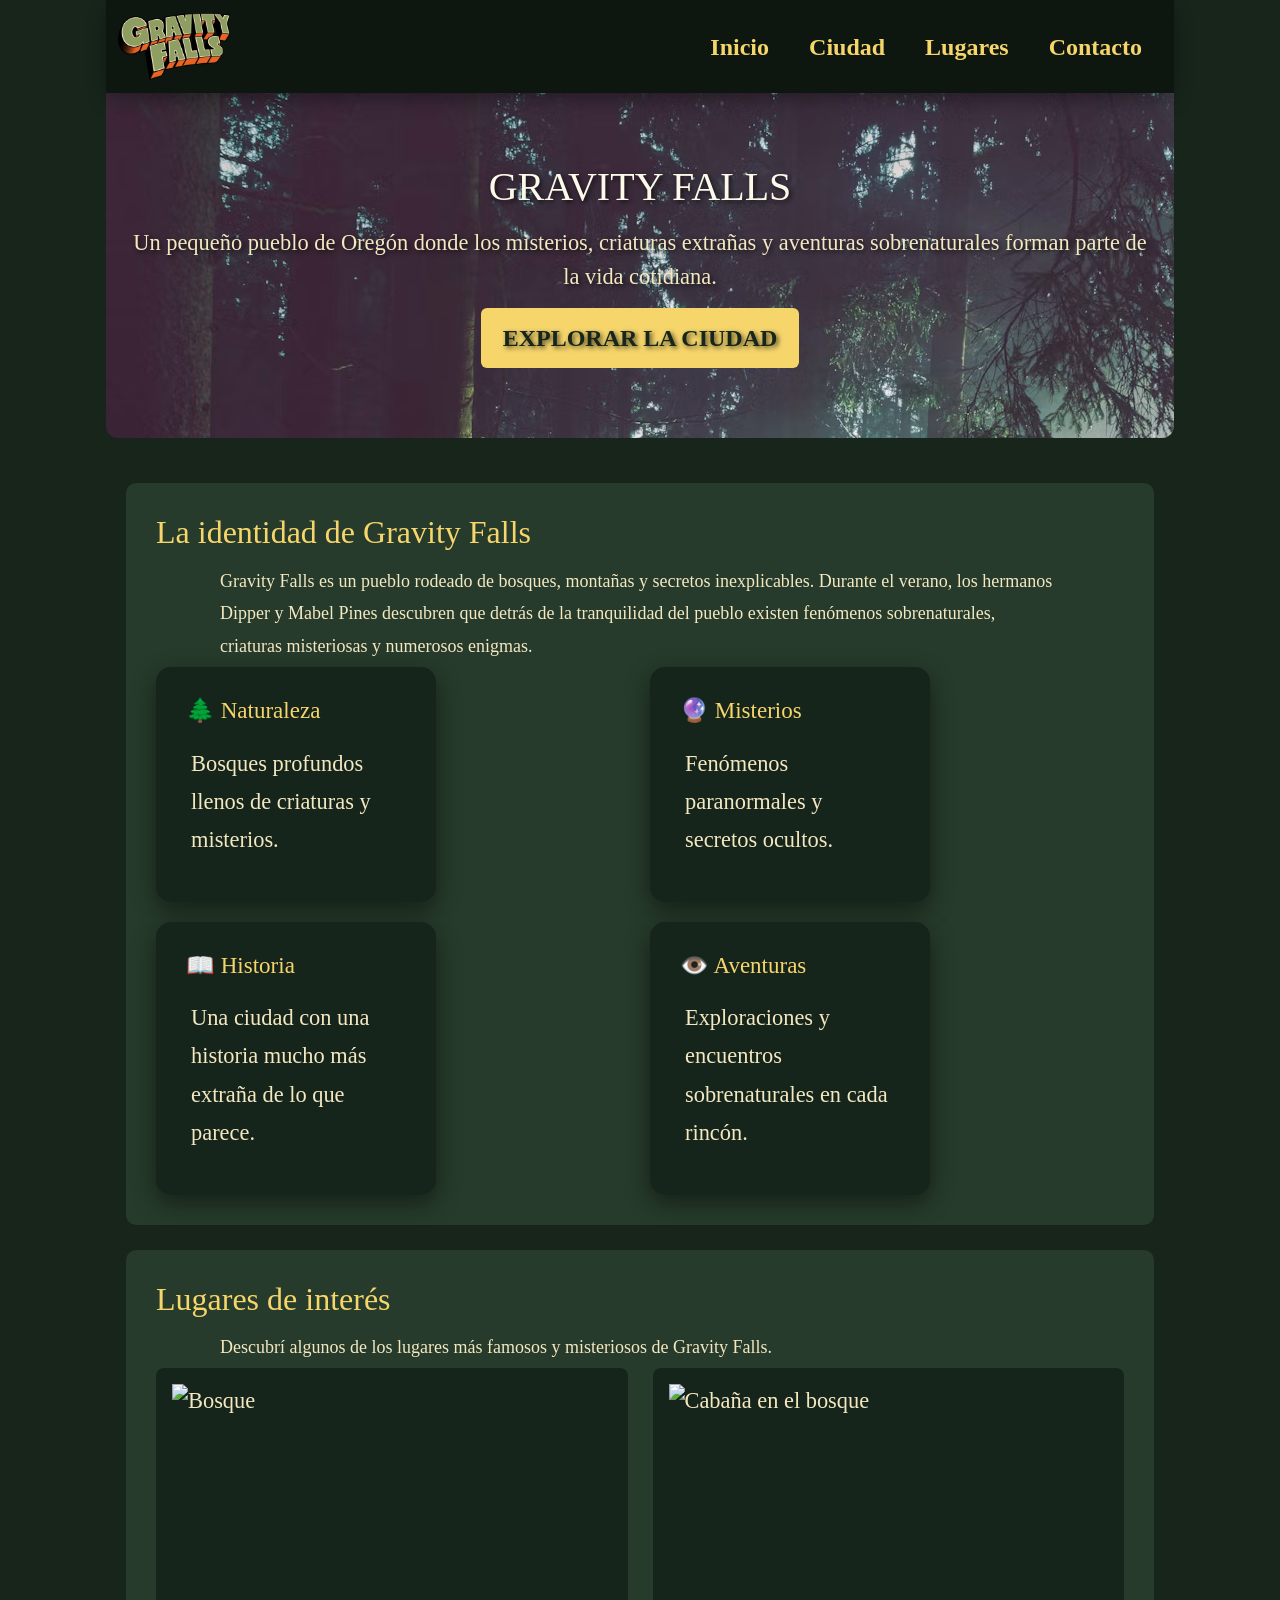
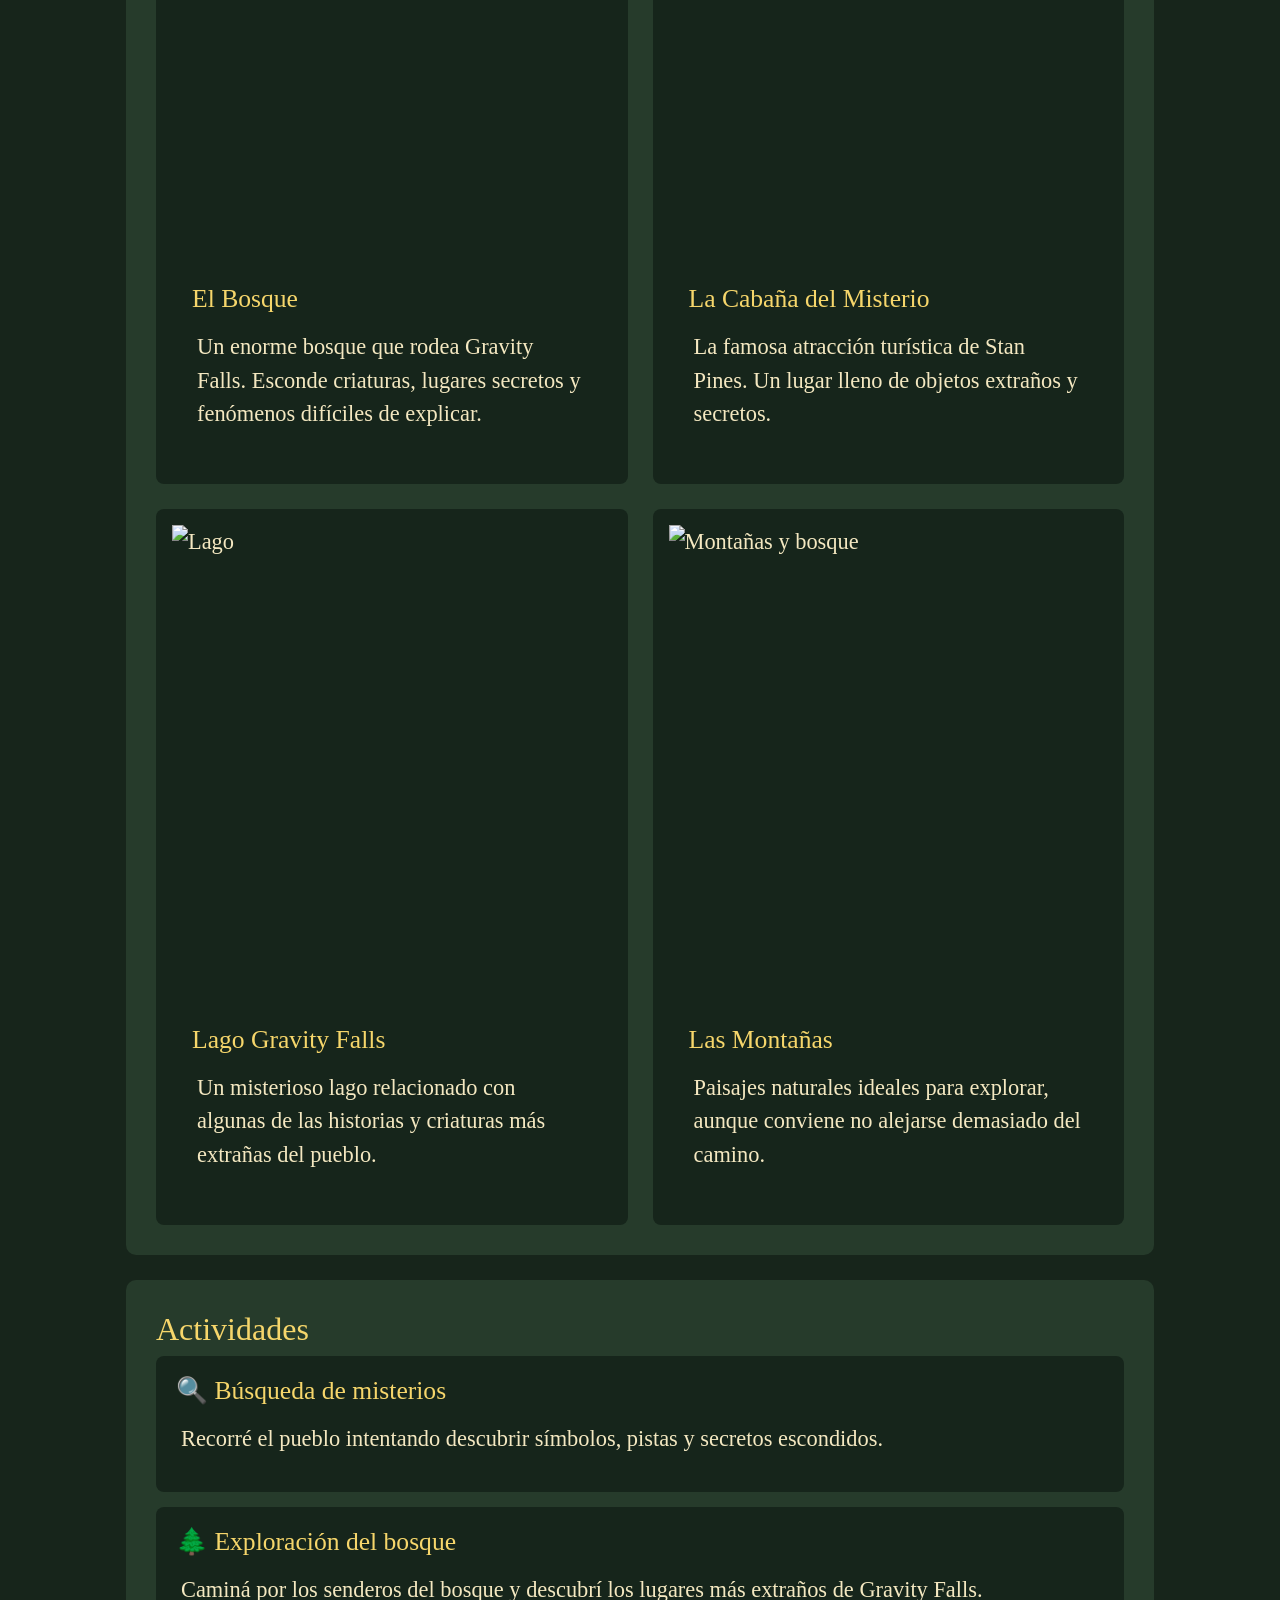
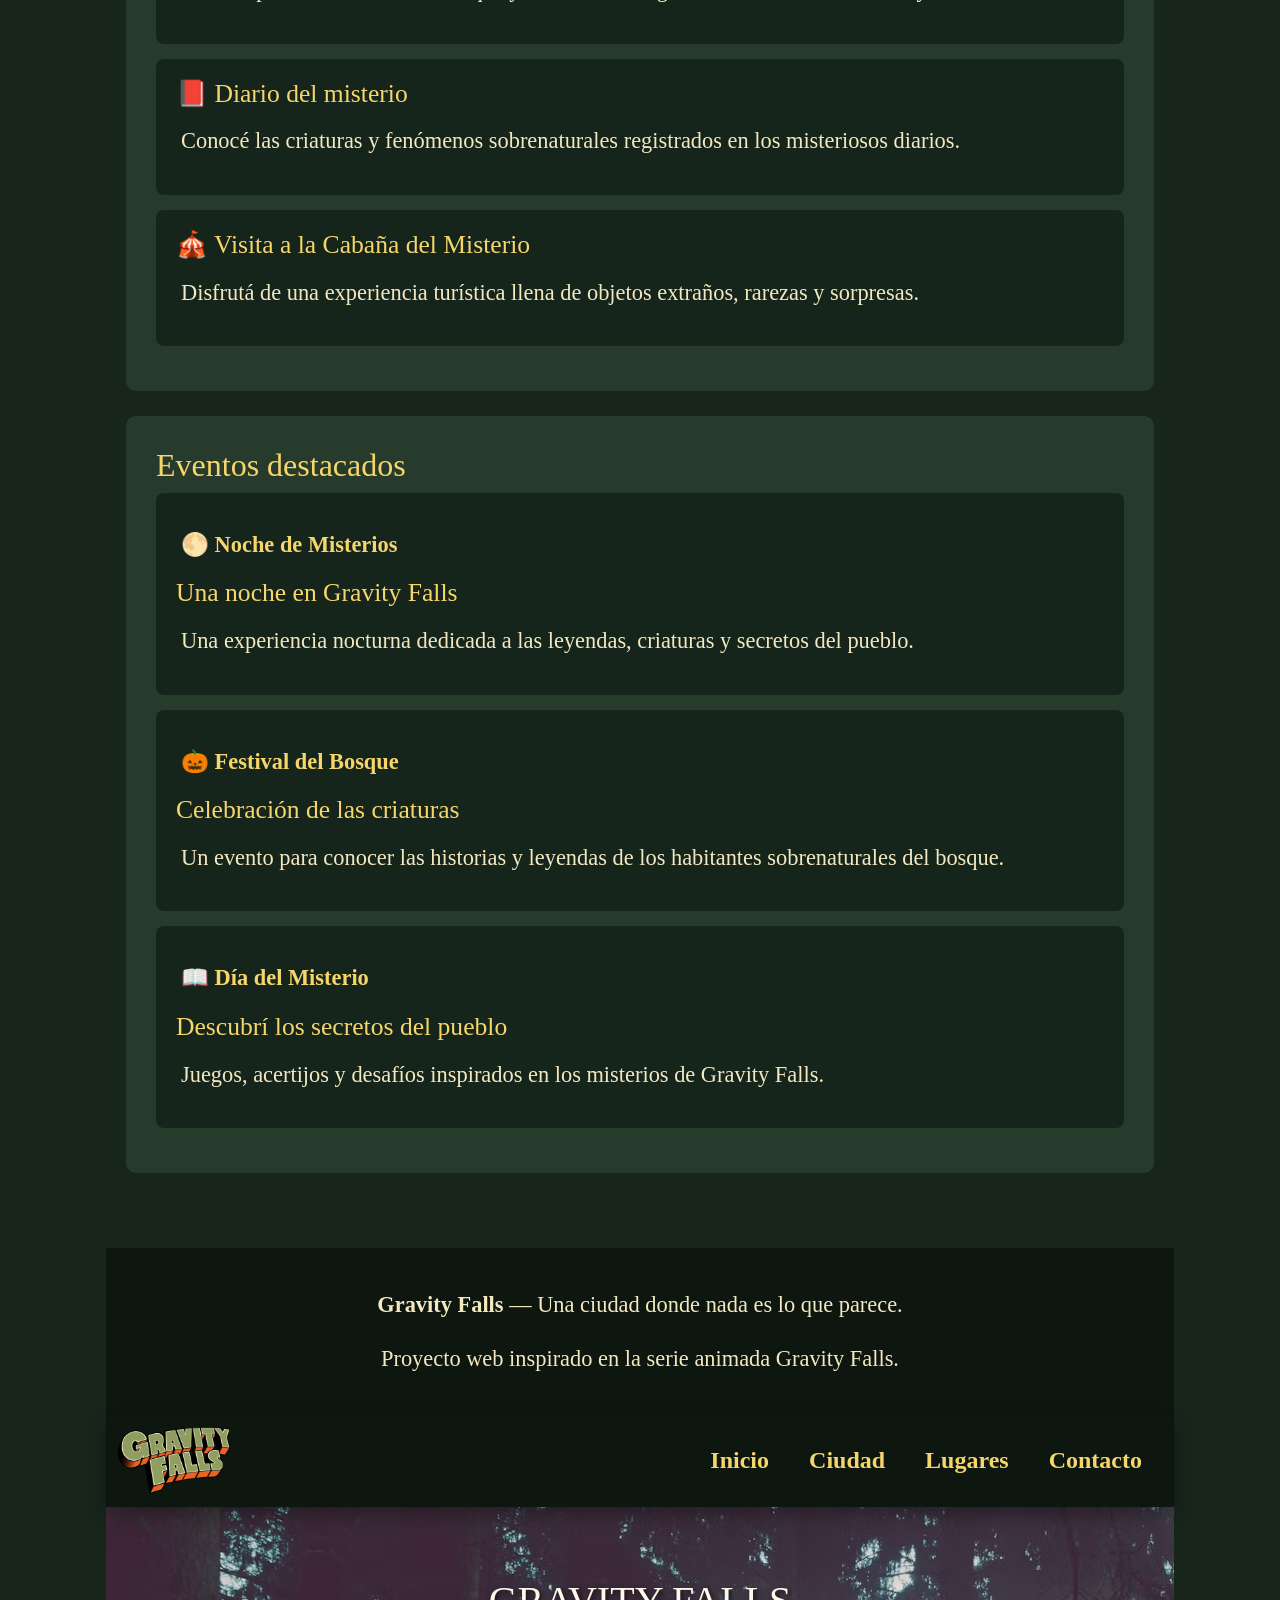
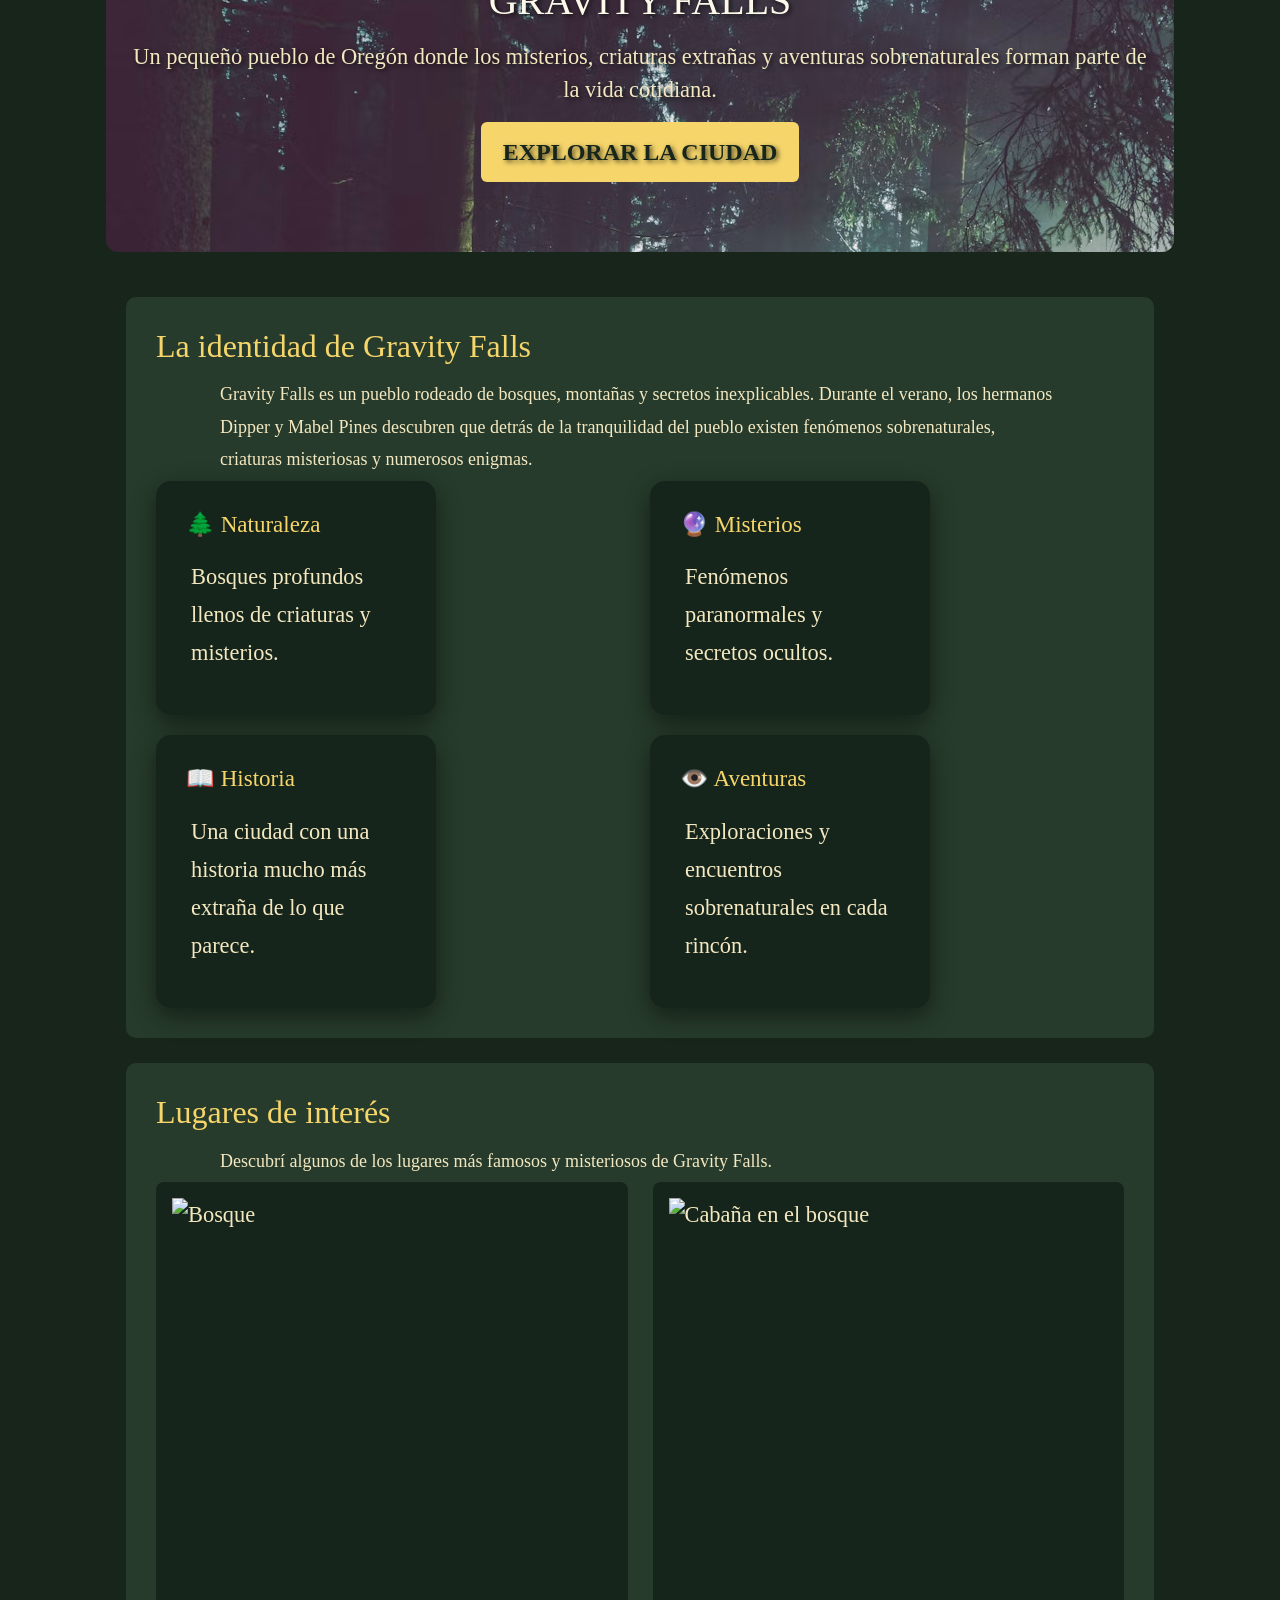
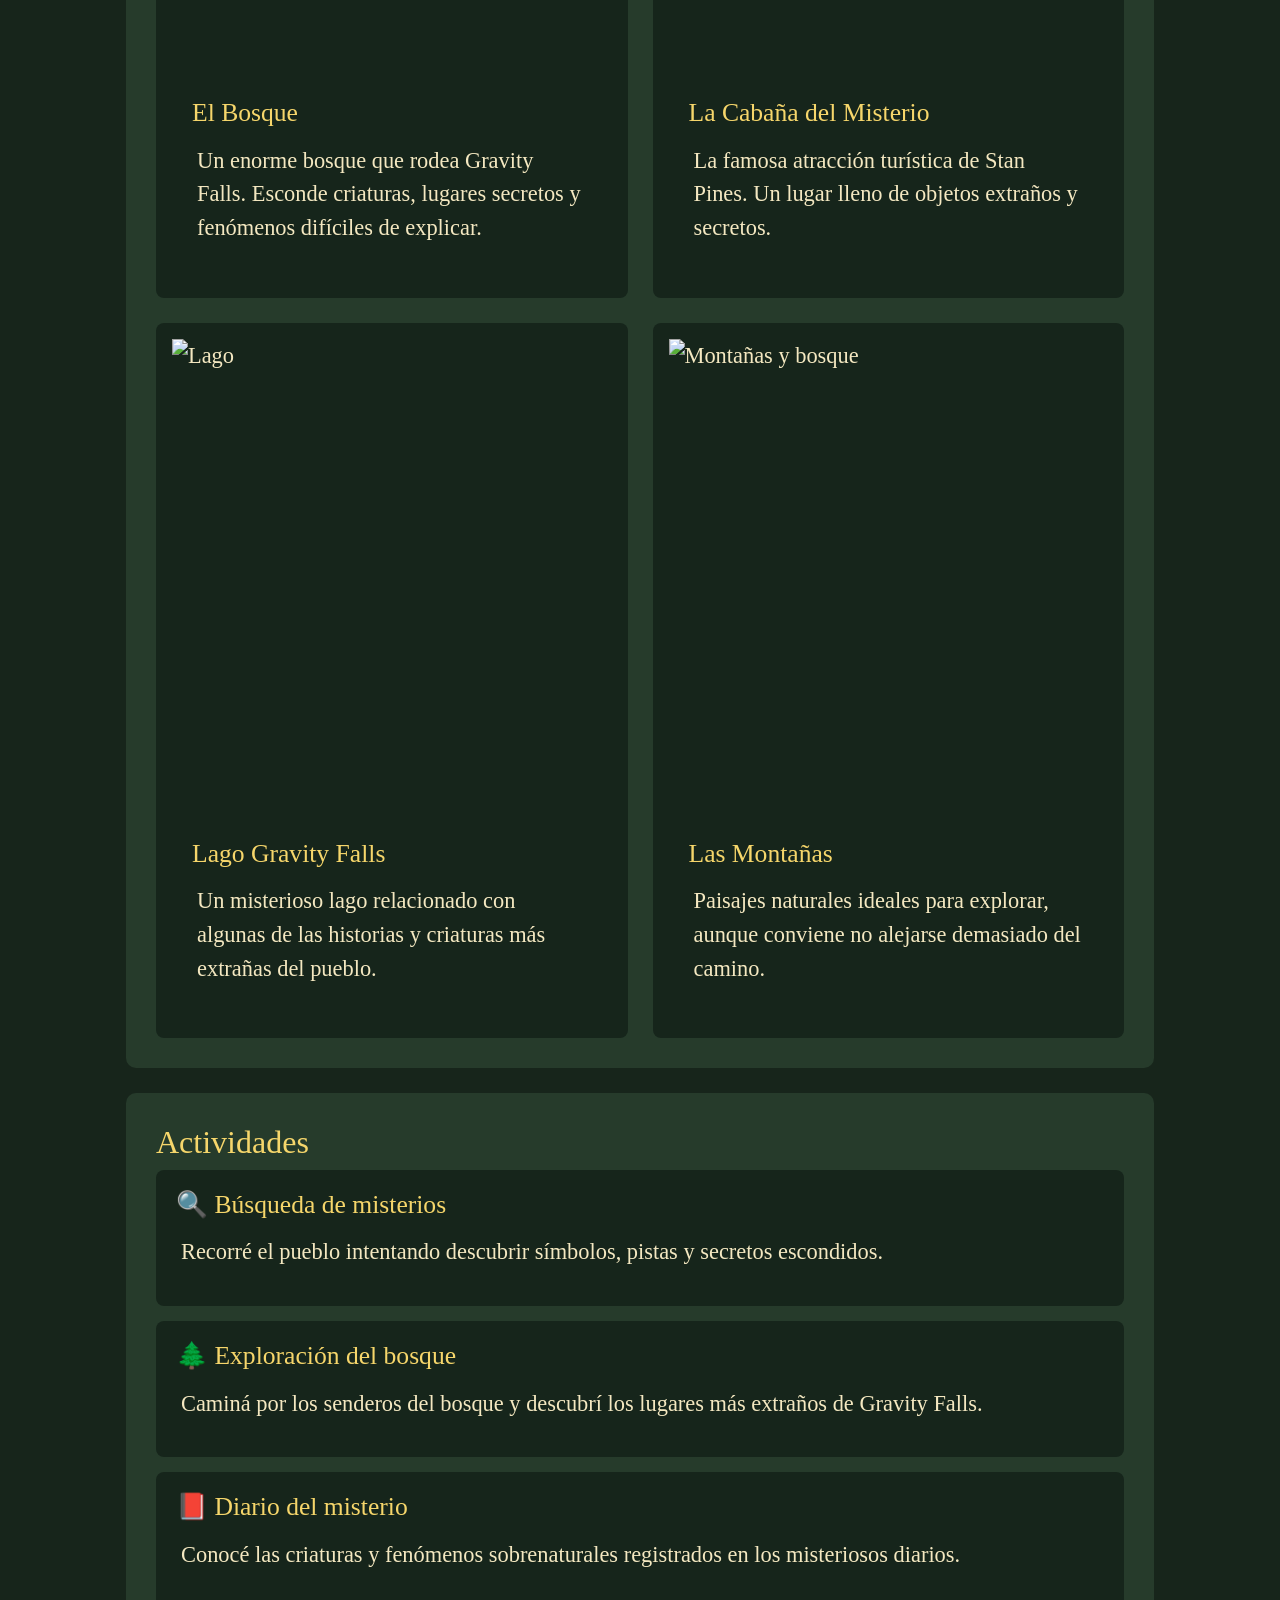
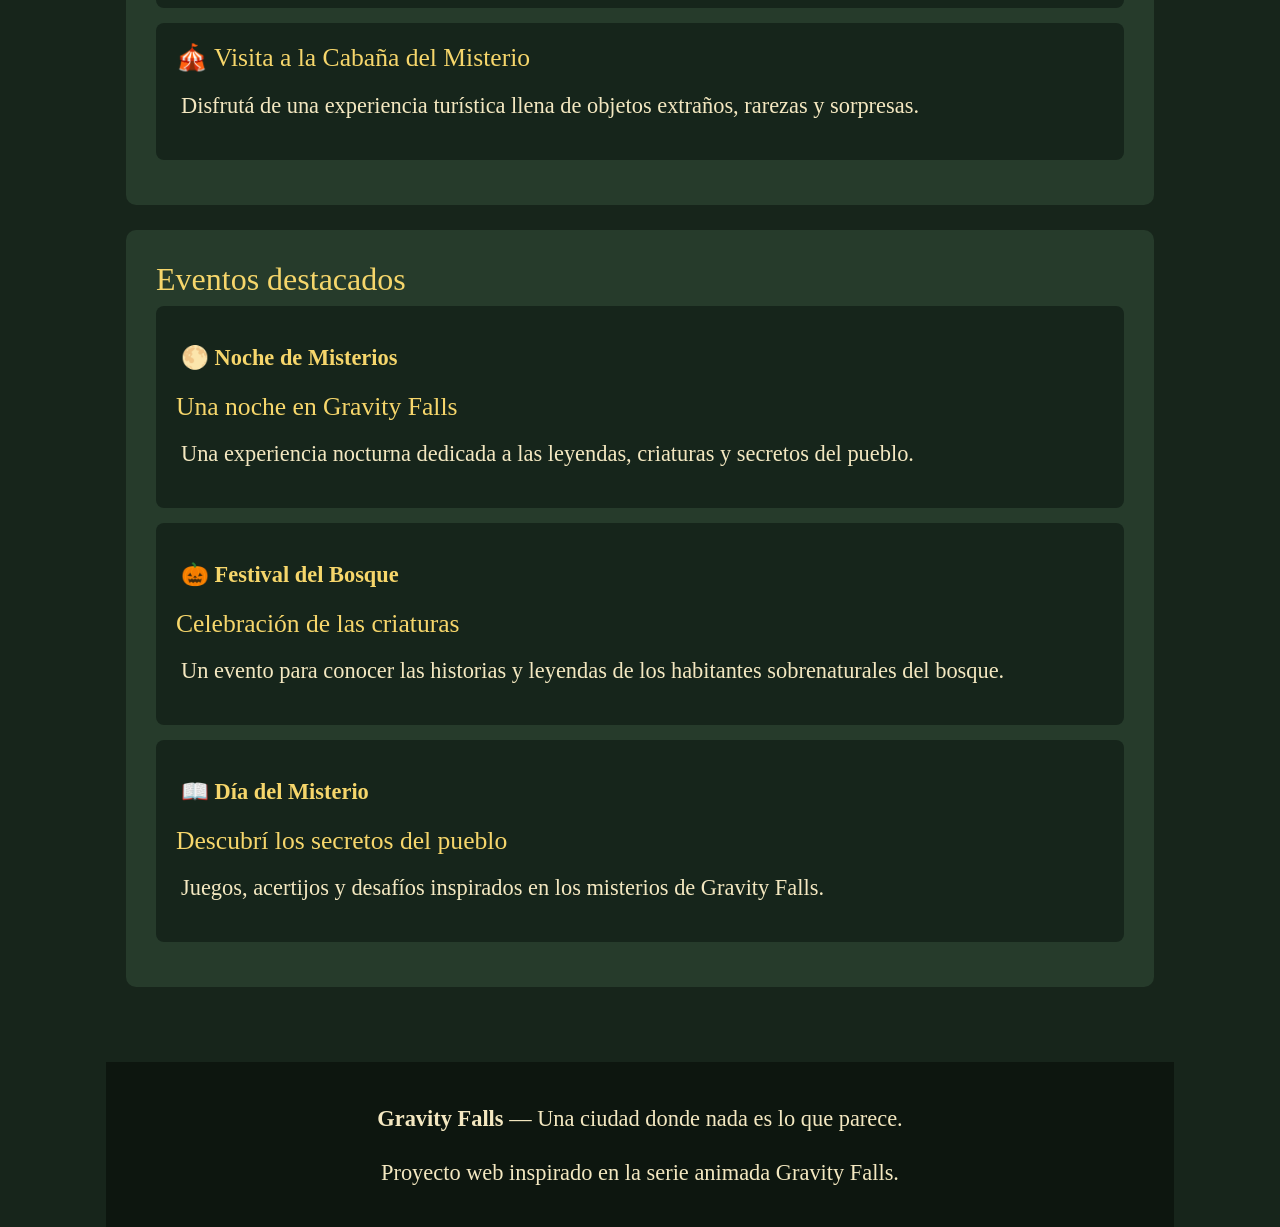
==== index.html @ c195e5a4 "coloque bien el script" ====
<!DOCTYPE html>
<html lang="es">
<head>
    <meta charset="UTF-8">
    <meta name="viewport" content="width=device-width, initial-scale=1.0">
    <title>Gravity Falls - Guía de la ciudad</title>

    <!-- Fuente de Google Fonts -->
    <link rel="preconnect" href="https://fonts.googleapis.com">
    <link rel="preconnect" href="https://fonts.gstatic.com" crossorigin>
    <link href="https://fonts.googleapis.com/css2?family=Roboto+Slab:wght@400;700&display=swap" rel="stylesheet">

    <!-- Bootstrap CSS -->
    <link href="https://cdn.jsdelivr.net/npm/bootstrap@5.3.3/dist/css/bootstrap.min.css" rel="stylesheet">

    <!-- CSS propio -->
    <link rel="stylesheet" href="css/estilos.css">
</head>
<body>

<header>
    <nav class="navbar navbar-expand-lg navbar-dark">
        <div class="container-fluid">
        
        <!-- logo -->
        <a class="navbar-brand" href="index.html">
            <img src="img/Gravity_Falls_logo.svg.webp" class="logo" alt="Logo Gravity Falls" title="Gravity Falls">
        </a>

        <!-- Botón hamburguesa -->
        <button class="navbar-toggler" type="button" data-bs-toggle="collapse" data-bs-target="#menuGravity" aria-controls="menuGravity" aria-expanded="false" aria-label="Abrir menú">
            <span class="navbar-toggler-icon"></span>
        </button>

        <!-- Contenedor colapsable-->
        <div class="collapse navbar-collapse" id="menuGravity">
            <div class="navbar-nav ms-auto">
            <a href="index.html" class="nav-item nav-link linkNav">Inicio</a>
            <a href="ciudad.html" class="nav-item nav-link linkNav">Ciudad</a>
            <a href="lugares.html" class="nav-item nav-link linkNav">Lugares</a>
            <a href="contacto.html" class="nav-item nav-link linkNav">Contacto</a>
            </div>
        </div>

        </div>
    </nav>
    </header>
    
    <!-- INICIO -->
    <div id="inicio">
        <h1>GRAVITY FALLS</h1>
        <p>
            Un pequeño pueblo de Oregón donde los misterios,
            criaturas extrañas y aventuras sobrenaturales
            forman parte de la vida cotidiana.
        </p>

        <a href="#lugares" class="boton">EXPLORAR LA CIUDAD</a>
    </div>

    <main>

    <!-- IDENTIDAD -->
    <section class="identidad" id="identidad">
        <h2>La identidad de Gravity Falls</h2>

        <p class="intro">
            Gravity Falls es un pueblo rodeado de bosques, montañas y
            secretos inexplicables. Durante el verano, los hermanos
            Dipper y Mabel Pines descubren que detrás de la tranquilidad
            del pueblo existen fenómenos sobrenaturales, criaturas
            misteriosas y numerosos enigmas.
        </p>

        <div class="datos">

            <div class="dato">
                <h3>🌲 Naturaleza</h3>
                <p>Bosques profundos llenos de criaturas y misterios.</p>
            </div>

            <div class="dato">
                <h3>🔮 Misterios</h3>
                <p>Fenómenos paranormales y secretos ocultos.</p>
            </div>

            <div class="dato">
                <h3>📖 Historia</h3>
                <p>Una ciudad con una historia mucho más extraña de lo que parece.</p>
            </div>

            <div class="dato">
                <h3>👁️ Aventuras</h3>
                <p>Exploraciones y encuentros sobrenaturales en cada rincón.</p>
            </div>

        </div>

    </section>

    <!-- LUGARES -->
    <section class="lugares" id="lugares">

        <h2>Lugares de interés</h2>

        <p class="intro">
            Descubrí algunos de los lugares más famosos y misteriosos
            de Gravity Falls.
        </p>

        <div class="tarjetas">

            <div class="tarjeta">
                <img src="https://wallpapers.com/images/hd/return-of-cipher-gravity-falls-xyrgq38bbta4axmk.jpg"
                     alt="Bosque">
                <div class="contenido">
                    <h3>El Bosque</h3>
                    <p>
                        Un enorme bosque que rodea Gravity Falls.
                        Esconde criaturas, lugares secretos y fenómenos
                        difíciles de explicar.
                    </p>
                </div>
            </div>

            <div class="tarjeta">
                <img src="https://vignette.wikia.nocookie.net/gravityfalls/images/c/cc/MysteryShack_MAINREF.jpg/revision/latest?cb=20131108010316&path-prefix=es"
                     alt="Cabaña en el bosque">
                <div class="contenido">
                    <h3>La Cabaña del Misterio</h3>
                    <p>
                        La famosa atracción turística de Stan Pines.
                        Un lugar lleno de objetos extraños y secretos.
                    </p>
                </div>
            </div>

            <div class="tarjeta">
                <img src="https://i.pinimg.com/originals/e3/f4/0a/e3f40acff65049eb61f365854c5be317.png"
                     alt="Lago">
                <div class="contenido">
                    <h3>Lago Gravity Falls</h3>
                    <p>
                        Un misterioso lago relacionado con algunas de
                        las historias y criaturas más extrañas del pueblo.
                    </p>
                </div>
            </div>

            <div class="tarjeta">
                <img src="https://i.pinimg.com/originals/37/6f/69/376f69dcde870a210cfc317b7a0929eb.png"
                     alt="Montañas y bosque">
                <div class="contenido">
                    <h3>Las Montañas</h3>
                    <p>
                        Paisajes naturales ideales para explorar,
                        aunque conviene no alejarse demasiado del camino.
                    </p>
                </div>
            </div>

        </div>

    </section>

    <!-- ACTIVIDADES -->
    <section class="actividades" id="actividades">

        <h2>Actividades</h2>

        <div class="actividad">
            <h3>🔍 Búsqueda de misterios</h3>
            <p>
                Recorré el pueblo intentando descubrir símbolos,
                pistas y secretos escondidos.
            </p>
        </div>

        <div class="actividad">
            <h3>🌲 Exploración del bosque</h3>
            <p>
                Caminá por los senderos del bosque y descubrí los
                lugares más extraños de Gravity Falls.
            </p>
        </div>

        <div class="actividad">
            <h3>📕 Diario del misterio</h3>
            <p>
                Conocé las criaturas y fenómenos sobrenaturales
                registrados en los misteriosos diarios.
            </p>
        </div>

        <div class="actividad">
            <h3>🎪 Visita a la Cabaña del Misterio</h3>
            <p>
                Disfrutá de una experiencia turística llena de
                objetos extraños, rarezas y sorpresas.
            </p>
        </div>

    </section>

    <!-- EVENTOS -->
    <section class="eventos" id="eventos">

        <h2>Eventos destacados</h2>

        <div class="evento">
            <p class="fecha">🌕 Noche de Misterios</p>
            <h3>Una noche en Gravity Falls</h3>
            <p>
                Una experiencia nocturna dedicada a las leyendas,
                criaturas y secretos del pueblo.
            </p>
        </div>

        <div class="evento">
            <p class="fecha">🎃 Festival del Bosque</p>
            <h3>Celebración de las criaturas</h3>
            <p>
                Un evento para conocer las historias y leyendas
                de los habitantes sobrenaturales del bosque.
            </p>
        </div>

        <div class="evento">
            <p class="fecha">📖 Día del Misterio</p>
            <h3>Descubrí los secretos del pueblo</h3>
            <p>
                Juegos, acertijos y desafíos inspirados en los
                misterios de Gravity Falls.
            </p>
        </div>
        </section> <!-- Cierre de EVENTOS -->

</main>

    <!-- PIE DE PÁGINA -->
    <footer>
        <p>
            <strong>Gravity Falls</strong> — Una ciudad donde nada es lo que parece.
        </p>
        <p>Proyecto web inspirado en la serie animada Gravity Falls.</p>
    </footer>
            
<!DOCTYPE html>
<html lang="es">
<head>
    <meta charset="UTF-8">
    <meta name="viewport" content="width=device-width, initial-scale=1.0">
    <title>Gravity Falls - Guía de la ciudad</title>

    <!-- Fuente de Google Fonts -->
    <link rel="preconnect" href="https://fonts.googleapis.com">
    <link rel="preconnect" href="https://fonts.gstatic.com" crossorigin>
    <link href="https://fonts.googleapis.com/css2?family=Roboto+Slab:wght@400;700&display=swap" rel="stylesheet">

    <!-- Bootstrap CSS -->
    <link href="https://cdn.jsdelivr.net/npm/bootstrap@5.3.3/dist/css/bootstrap.min.css" rel="stylesheet">

    <!-- CSS propio -->
    <link rel="stylesheet" href="css/estilos.css">
</head>
<body>
       <!-- Bootstrap JavaScript -->
        <script src="https://cdn.jsdelivr.net/npm/bootstrap@5.3.3/dist/js/bootstrap.bundle.min.js"></script>

</body>
</html>

<header>
    <nav class="navbar navbar-expand-lg navbar-dark">
        <div class="container-fluid">
        
        <!-- logo -->
        <a class="navbar-brand" href="index.html">
            <img src="img/Gravity_Falls_logo.svg.webp" class="logo" alt="Logo Gravity Falls" title="Gravity Falls">
        </a>

        <!-- Botón hamburguesa -->
        <button class="navbar-toggler" type="button" data-bs-toggle="collapse" data-bs-target="#menuGravity" aria-controls="menuGravity" aria-expanded="false" aria-label="Abrir menú">
            <span class="navbar-toggler-icon"></span>
        </button>

        <!-- Contenedor colapsable-->
        <div class="collapse navbar-collapse" id="menuGravity">
            <div class="navbar-nav ms-auto">
            <a href="index.html" class="nav-item nav-link linkNav">Inicio</a>
            <a href="ciudad.html" class="nav-item nav-link linkNav">Ciudad</a>
            <a href="lugares.html" class="nav-item nav-link linkNav">Lugares</a>
            <a href="contacto.html" class="nav-item nav-link linkNav">Contacto</a>
            </div>
        </div>

        </div>
    </nav>
    </header>
    
    <!-- INICIO -->
    <div id="inicio">
        <h1>GRAVITY FALLS</h1>
        <p>
            Un pequeño pueblo de Oregón donde los misterios,
            criaturas extrañas y aventuras sobrenaturales
            forman parte de la vida cotidiana.
        </p>

        <a href="#lugares" class="boton">EXPLORAR LA CIUDAD</a>
    </div>

    <main>

    <!-- IDENTIDAD -->
    <section class="identidad" id="identidad">
        <h2>La identidad de Gravity Falls</h2>

        <p class="intro">
            Gravity Falls es un pueblo rodeado de bosques, montañas y
            secretos inexplicables. Durante el verano, los hermanos
            Dipper y Mabel Pines descubren que detrás de la tranquilidad
            del pueblo existen fenómenos sobrenaturales, criaturas
            misteriosas y numerosos enigmas.
        </p>

        <div class="datos">

            <div class="dato">
                <h3>🌲 Naturaleza</h3>
                <p>Bosques profundos llenos de criaturas y misterios.</p>
            </div>

            <div class="dato">
                <h3>🔮 Misterios</h3>
                <p>Fenómenos paranormales y secretos ocultos.</p>
            </div>

            <div class="dato">
                <h3>📖 Historia</h3>
                <p>Una ciudad con una historia mucho más extraña de lo que parece.</p>
            </div>

            <div class="dato">
                <h3>👁️ Aventuras</h3>
                <p>Exploraciones y encuentros sobrenaturales en cada rincón.</p>
            </div>

        </div>

    </section>

    <!-- LUGARES -->
    <section class="lugares" id="lugares">

        <h2>Lugares de interés</h2>

        <p class="intro">
            Descubrí algunos de los lugares más famosos y misteriosos
            de Gravity Falls.
        </p>

        <div class="tarjetas">

            <div class="tarjeta">
                <img src="https://wallpapers.com/images/hd/return-of-cipher-gravity-falls-xyrgq38bbta4axmk.jpg"
                     alt="Bosque">
                <div class="contenido">
                    <h3>El Bosque</h3>
                    <p>
                        Un enorme bosque que rodea Gravity Falls.
                        Esconde criaturas, lugares secretos y fenómenos
                        difíciles de explicar.
                    </p>
                </div>
            </div>

            <div class="tarjeta">
                <img src="https://vignette.wikia.nocookie.net/gravityfalls/images/c/cc/MysteryShack_MAINREF.jpg/revision/latest?cb=20131108010316&path-prefix=es"
                     alt="Cabaña en el bosque">
                <div class="contenido">
                    <h3>La Cabaña del Misterio</h3>
                    <p>
                        La famosa atracción turística de Stan Pines.
                        Un lugar lleno de objetos extraños y secretos.
                    </p>
                </div>
            </div>

            <div class="tarjeta">
                <img src="https://i.pinimg.com/originals/e3/f4/0a/e3f40acff65049eb61f365854c5be317.png"
                     alt="Lago">
                <div class="contenido">
                    <h3>Lago Gravity Falls</h3>
                    <p>
                        Un misterioso lago relacionado con algunas de
                        las historias y criaturas más extrañas del pueblo.
                    </p>
                </div>
            </div>

            <div class="tarjeta">
                <img src="https://i.pinimg.com/originals/37/6f/69/376f69dcde870a210cfc317b7a0929eb.png"
                     alt="Montañas y bosque">
                <div class="contenido">
                    <h3>Las Montañas</h3>
                    <p>
                        Paisajes naturales ideales para explorar,
                        aunque conviene no alejarse demasiado del camino.
                    </p>
                </div>
            </div>

        </div>

    </section>

    <!-- ACTIVIDADES -->
    <section class="actividades" id="actividades">

        <h2>Actividades</h2>

        <div class="actividad">
            <h3>🔍 Búsqueda de misterios</h3>
            <p>
                Recorré el pueblo intentando descubrir símbolos,
                pistas y secretos escondidos.
            </p>
        </div>

        <div class="actividad">
            <h3>🌲 Exploración del bosque</h3>
            <p>
                Caminá por los senderos del bosque y descubrí los
                lugares más extraños de Gravity Falls.
            </p>
        </div>

        <div class="actividad">
            <h3>📕 Diario del misterio</h3>
            <p>
                Conocé las criaturas y fenómenos sobrenaturales
                registrados en los misteriosos diarios.
            </p>
        </div>

        <div class="actividad">
            <h3>🎪 Visita a la Cabaña del Misterio</h3>
            <p>
                Disfrutá de una experiencia turística llena de
                objetos extraños, rarezas y sorpresas.
            </p>
        </div>

    </section>

    <!-- EVENTOS -->
    <section class="eventos" id="eventos">

        <h2>Eventos destacados</h2>

        <div class="evento">
            <p class="fecha">🌕 Noche de Misterios</p>
            <h3>Una noche en Gravity Falls</h3>
            <p>
                Una experiencia nocturna dedicada a las leyendas,
                criaturas y secretos del pueblo.
            </p>
        </div>

        <div class="evento">
            <p class="fecha">🎃 Festival del Bosque</p>
            <h3>Celebración de las criaturas</h3>
            <p>
                Un evento para conocer las historias y leyendas
                de los habitantes sobrenaturales del bosque.
            </p>
        </div>

        <div class="evento">
            <p class="fecha">📖 Día del Misterio</p>
            <h3>Descubrí los secretos del pueblo</h3>
            <p>
                Juegos, acertijos y desafíos inspirados en los
                misterios de Gravity Falls.
            </p>
        </div>
        </section> <!-- Cierre de EVENTOS -->

</main>

    <!-- PIE DE PÁGINA -->
    <footer>
        <p>
            <strong>Gravity Falls</strong> — Una ciudad donde nada es lo que parece.
        </p>
        <p>Proyecto web inspirado en la serie animada Gravity Falls.</p>
    </footer>
            <!-- Bootstrap JavaScript -->
    <script src="https://cdn.jsdelivr.net/npm/bootstrap@5.3.3/dist/js/bootstrap.bundle.min.js"></script>

</body>
</html>
</html>
---- css/estilos.css ----
/* RESET */
* {
    box-sizing: border-box;
    margin: 0;
    padding: 0;
}
/* VARIABLES DE COLORES */
:root {
    --color-fondo: #17251b;
    --color-seccion: #263b2b;
    --color-tarjeta: #16251b;
    --color-acento: #f6d66b;
    --color-secundario: #b83b2d;
    --color-titulo:#fdf9ea;
    --color-texto: #f4e8c1;
    --color-footer: #0d160f;
}
/*Body, Header y Footer*/
body{
    font-family:san-serif;
    font-size: 1.4rem;
    line-height: 1.5;
    background-color: var(--color-fondo);
    max-width: 1100px;
    margin: 0 auto;
    padding: 0 1rem;
    color: var(--color-texto);
}
header{
    width: 100%;
    text-align: center;
    position:sticky;
    top: 0;
    box-shadow: 0 8px 20px -4px rgba(0, 0, 0, 0.45);
    z-index: 99;
}
footer{
    background-color: var(--color-footer);
}
h1{
    color:var(--color-titulo);
    font-size: 2.5rem;
}
h2{
    color:var(--color-acento);
    font-size: 2rem;
}
h3{
    color:var(--color-acento);
    font-size: 1.6rem;
     margin-bottom: 10px;
}
p{
    font-size: 1.4rem;
}
#inicio {
    background-color: var(--color-seccion);
    text-align: center;
    padding: 70px 20px;
    border-bottom-left-radius: 12px;
    border-bottom-right-radius: 12px;
    background-image: url(../img/banner.avif);
    text-shadow: 2px 2px 5px rgba(0, 0, 0, 0.7);
}

/* NAVEGACIÓN */

nav {
    background-color: var(--color-footer);
    padding: 18px;
    text-align: center;
    display: flex;
    justify-content: space-evenly;
    gap: 2rem;
    flex: 1 1 px;
}

.linkNav{
    color: var(--color-acento);
    text-decoration: none;
    margin: 0 12px;
    font-weight: bold;
    font-size:1.5rem;
}
.navbar-toggler {
  border-color: #f6d66b !important;
}
.navbar-toggler-icon {
  filter: brightness(0) saturate(100%) invert(88%) sepia(24%) saturate(915%) hue-rotate(355deg) brightness(101%) contrast(93%);
}
nav a:hover {
    color: var(--color-secundario);
}
.logo{
    width: 7rem;
}

/* BOTÓN PRINCIPAL */

.boton {
    display: inline-block;
    background-color: var(--color-acento);
    color: var(--color-fondo);
    text-decoration: none;
    padding: 12px 22px;
    border-radius: 6px;
    font-weight: bold;
}

.boton:hover {
    background-color: var(--color-secundario);
    color: var(--color-texto);
}

/* SECCIONES PRINCIPALES */

#inicio{
    font-size: 1.5rem;
}
main {
    max-width: 1100px;
    margin: 0 auto;
    padding: 20px;
}

section {
    background-color: var(--color-seccion);
    margin: 25px 0;
    padding: 30px;
    border-radius: 10px;
}

section p {
    margin-bottom: 12px;
}

.intro {
    margin-bottom: 25px;
}

/* TARJETAS DE IDENTIDAD */

.datos {
    display: grid;
    grid-template-columns: repeat(2, 1fr);
    gap: 20px;
}

.dato {
    background-color: var(--color-tarjeta);
    padding: 20px;
    border-radius: 8px;
}

/* TARJETAS DE LUGARES */

.tarjetas {
    display: grid;
    grid-template-columns: repeat(2, 1fr);
    gap: 25px;
}

.tarjeta {
    background-color: var(--color-tarjeta);
    border-radius: 8px;
    overflow: hidden;
    padding: 1rem;
}

.tarjeta img {
    width: 100%;
    height: 30rem;
    object-fit: cover;
    display: block;
    
}
.info{
    display: flex;
    flex-direction: column;
    gap:20px;
    background-color: var(--color-tarjeta);
    flex: 1 1 px;
}
.descripcion{
    display: flex;
    flex-direction: column;
    gap:10px;
    flex: 1 1 px;
}

.contenido {
    padding: 20px;
}

/* ACTIVIDADES */

.actividad {
    background-color: var(--color-tarjeta);
    margin-bottom: 15px;
    padding: 20px;
    border-radius: 8px;
}

/* EVENTOS */

.evento {
    background-color: var(--color-tarjeta);
    margin-bottom: 15px;
    padding: 20px;
    border-radius: 8px;
}

.fecha {
    color: var(--color-acento);
    font-weight: bold;
}

/* DESCRIPCIONES */
dl {
  margin: 1rem 0;
}

dt {
  font-weight: bold;
  margin-top: 0.5rem;
}

dd {
  margin-left: 1.5rem;
  margin-bottom: 0.5rem;
}

/* PIE DE PÁGINA */

footer {
    background-color: var(--color-footer);
    text-align: center;
    padding: 25px 20px;
    margin-top: 30px;
}

footer p {
    margin-bottom: 8px;
}

/* ADAPTACIÓN A PANTALLAS PEQUEÑAS */

@media (max-width: 600px) {
    .datos,
    .tarjetas {
        grid-template-columns: 1fr;
    }

    nav a {
        display: inline-block;
        margin: 5px 8px;
    }

    section {
        padding: 20px;
    }

    header h1 {
        font-size: 2rem;
    }
}
/* ===== CONTACTO: SECCIÓN PRINCIPAL ===== */

.contacto {
    max-width: 1200px;
    margin: 0 auto;
    padding: 70px 8%;
    text-align: center;
    background: radial-gradient(
        circle at top,
        var(--color-seccion),
        #3f6347 60%
    );
}

.contacto h2 {
    color: var(--color-acento);
    font-size: 40px;
    margin-bottom: 20px;
    letter-spacing: 2px;
}

.intro {
    max-width: 850px;
    margin: auto;
    font-size: 18px;
    color: var(--color-texto-secundario);
    line-height: 1.8;
}

/* ESPACIADO DE PÁRRAFOS */
p {
    margin: 10px 0;
    padding: 5px;
} 

/* ===== TARJETAS DE CONTACTO ===== */

.datos-contacto {
    display: flex;
    justify-content: center;
    gap: 25px;
    flex-wrap: wrap;
    margin-top: 45px;
}

.dato {
    width: 280px;
    min-height: 210px;
    padding: 30px;
    background-color: var(--color-tarjeta);
    border: 2px solid var(--color-borde);
    border-radius: 15px;
    box-shadow: 0 8px 25px rgba(0, 0, 0, 0.45);
    transition: transform 0.3s, box-shadow 0.3s, border-color 0.3s;
}

.dato:hover {
    transform: translateY(-5px);
    border-color: var(--color-acento);
    box-shadow: 0 12px 35px var(--color-footer);
}

.dato h3 {
    color: var(--color-acento);
    font-size: 23px;
    margin-bottom: 15px;
}

.dato p {
    color: var(--color-texto-secundario);
    line-height: 1.7;
    margin-bottom: 8px;
}

.dato a {
    color: var(--color-acento);
    text-decoration: none;
    font-weight: bold;
}

.dato a:hover {
    color: #a9dff0;
    text-decoration: underline;
}

/* ===== HORARIOS ===== */

.horarios {
    max-width: 850px;
    margin: 55px auto 0;
    padding: 30px;
    background-color: var(--color-tarjeta);
    border: 2px solid var(--color-borde);
    border-radius: 15px;
    text-align: left;
    box-shadow: 0 8px 25px rgba(0, 0, 0, 0.35);
}

.horarios h2 {
    text-align: center;
    color: var(--color-acento);
    font-size: 29px;
    margin-bottom: 20px;
}

.horarios p {
    margin: 10px 0;
    color: var(--color-texto-secundario);
}

.horarios strong {
    color: var(--color-acento);
}

/* ===== MENSAJE ===== */

.mensaje {
    max-width: 850px;
    margin: 40px auto 0;
    padding: 25px;
    background-color: var(--color-tarjeta);
    border-left: 5px solid var(--color-acento);
    border-radius: 8px;
    box-shadow: 0 5px 20px rgba(0, 0, 0, 0.3);
}

.mensaje p {
    color: #eeeeee;
    font-size: 17px;
}

/* ===== ADAPTACIÓN DE CONTACTO A PANTALLAS PEQUEÑAS ===== */

@media (max-width: 700px) {
    .contacto {
        padding: 50px 6%;
    }

    .contacto h2 {
        font-size: 32px;
    }

    .intro {
        font-size: 16px;
    }

    .dato {
        width: 100%;
    }

    .horarios {
        padding: 22px;
    }
}
/* ===== ESTILIZACIÓN DE TABLAS ===== */

table {
    width: 100%;
    border-collapse: collapse;
    margin: 25px auto;
    background-color: var(--color-tarjetas);
    color: var(--color-texto);
}

thead {
    background-color: var(--color-secundario);
    color: white;
}

th, td {
    border: 1px solid var(--color-borde);
    padding: 12px;
    text-align: center;
}

tbody tr:nth-child(even) {
    background-color: #35315c;
}

tbody tr:nth-child(odd) {
    background-color: #242342;
}

/* ===== ESTILIZACIÓN DE FORMULARIOS ===== */

form {
    max-width: 700px;
    margin: 30px auto;
    padding: 25px;
    background-color: var(--color-tarjetas);
    border: 2px solid var(--color-borde);
    border-radius: 12px;
}

input, textarea, select {
    width: 100%;
    padding: 12px;
    margin: 10px 0;
    border: 2px solid var(--color-borde);
    border-radius: 8px;
    background-color: #181a36;
    color: var(--color-texto);
    font-family: "Roboto", sans-serif;
}

input:focus, textarea:focus, select:focus {
    outline: none;
    border-color: var(--color-acento);
}

textarea {
    min-height: 120px;
    resize: vertical;


/* =========================================
   PERSONALIZACIÓN DE BOOTSTRAP
   ========================================= */

/* COLORES DE BOOTSTRAP */
:root {
    --bs-primary: #263b2b;
    --bs-primary-rgb: 38, 59, 43;

    --bs-secondary: #b83b2d;
    --bs-secondary-rgb: 184, 59, 45;

    --bs-success: #17251b;
    --bs-warning: #f6d66b;

    --bs-body-bg: #17251b;
    --bs-body-color: #f4e8c1;
    --bs-border-color: #f6d66b;
}

/* TIPOGRAFÍA */
body {
    font-family: 'Roboto Slab', serif;
}

/* BOTONES BOOTSTRAP */
.btn-primary {
    background-color: var(--color-acento);
    border-color: var(--color-acento);
    color: var(--color-fondo);
    transition: all 0.3s ease;
}

.btn-primary:hover {
    background-color: var(--color-secundario);
    border-color: var(--color-secundario);
    color: var(--color-texto);
    transform: translateY(-3px);
}

/* NAVEGACIÓN BOOTSTRAP */
.navbar {
    background-color: var(--color-footer) !important;
}

.navbar .nav-link {
    color: var(--color-acento);
    transition: color 0.3s ease;
}

.navbar .nav-link:hover {
    color: var(--color-secundario);
}

/* TARJETAS BOOTSTRAP */
.card {
    background-color: var(--color-tarjeta);
    color: var(--color-texto);
    border: 1px solid var(--color-borde);
    transition: all 0.3s ease;
}

.card:hover {
    transform: translateY(-5px);
    box-shadow: 0 8px 20px rgba(0, 0, 0, 0.4);
}

/* FORMULARIOS BOOTSTRAP */
.form-control,
.form-select {
    background-color: var(--color-tarjeta);
    color: var(--color-texto);
    border: 1px solid var(--color-borde);
    transition: all 0.3s ease;
}

.form-control:focus,
.form-select:focus {
    background-color: var(--color-tarjeta);
    color: var(--color-texto);
    border-color: var(--color-acento);
    box-shadow: 0 0 0 0.25rem rgba(246, 214, 107, 0.25);
}

/* TABLAS BOOTSTRAP */
.table {
    color: var(--color-texto);
    border-color: var(--color-borde);
}

/* TRANSICIONES */
.btn,
.card,
.nav-link,
.form-control,
.form-select {
    transition: all 0.3s ease;
}
---- css/estilos.css ----
/* RESET */
* {
    box-sizing: border-box;
    margin: 0;
    padding: 0;
}
/* VARIABLES DE COLORES */
:root {
    --color-fondo: #17251b;
    --color-seccion: #263b2b;
    --color-tarjeta: #16251b;
    --color-acento: #f6d66b;
    --color-secundario: #b83b2d;
    --color-titulo:#fdf9ea;
    --color-texto: #f4e8c1;
    --color-footer: #0d160f;
}
/*Body, Header y Footer*/
body{
    font-family:san-serif;
    font-size: 1.4rem;
    line-height: 1.5;
    background-color: var(--color-fondo);
    max-width: 1100px;
    margin: 0 auto;
    padding: 0 1rem;
    color: var(--color-texto);
}
header{
    width: 100%;
    text-align: center;
    position:sticky;
    top: 0;
    box-shadow: 0 8px 20px -4px rgba(0, 0, 0, 0.45);
    z-index: 99;
}
footer{
    background-color: var(--color-footer);
}
h1{
    color:var(--color-titulo);
    font-size: 2.5rem;
}
h2{
    color:var(--color-acento);
    font-size: 2rem;
}
h3{
    color:var(--color-acento);
    font-size: 1.6rem;
     margin-bottom: 10px;
}
p{
    font-size: 1.4rem;
}
#inicio {
    background-color: var(--color-seccion);
    text-align: center;
    padding: 70px 20px;
    border-bottom-left-radius: 12px;
    border-bottom-right-radius: 12px;
    background-image: url(../img/banner.avif);
    text-shadow: 2px 2px 5px rgba(0, 0, 0, 0.7);
}

/* NAVEGACIÓN */

nav {
    background-color: var(--color-footer);
    padding: 18px;
    text-align: center;
    display: flex;
    justify-content: space-evenly;
    gap: 2rem;
    flex: 1 1 px;
}

.linkNav{
    color: var(--color-acento);
    text-decoration: none;
    margin: 0 12px;
    font-weight: bold;
    font-size:1.5rem;
}
.navbar-toggler {
  border-color: #f6d66b !important;
}
.navbar-toggler-icon {
  filter: brightness(0) saturate(100%) invert(88%) sepia(24%) saturate(915%) hue-rotate(355deg) brightness(101%) contrast(93%);
}
nav a:hover {
    color: var(--color-secundario);
}
.logo{
    width: 7rem;
}

/* BOTÓN PRINCIPAL */

.boton {
    display: inline-block;
    background-color: var(--color-acento);
    color: var(--color-fondo);
    text-decoration: none;
    padding: 12px 22px;
    border-radius: 6px;
    font-weight: bold;
}

.boton:hover {
    background-color: var(--color-secundario);
    color: var(--color-texto);
}

/* SECCIONES PRINCIPALES */

#inicio{
    font-size: 1.5rem;
}
main {
    max-width: 1100px;
    margin: 0 auto;
    padding: 20px;
}

section {
    background-color: var(--color-seccion);
    margin: 25px 0;
    padding: 30px;
    border-radius: 10px;
}

section p {
    margin-bottom: 12px;
}

.intro {
    margin-bottom: 25px;
}

/* TARJETAS DE IDENTIDAD */

.datos {
    display: grid;
    grid-template-columns: repeat(2, 1fr);
    gap: 20px;
}

.dato {
    background-color: var(--color-tarjeta);
    padding: 20px;
    border-radius: 8px;
}

/* TARJETAS DE LUGARES */

.tarjetas {
    display: grid;
    grid-template-columns: repeat(2, 1fr);
    gap: 25px;
}

.tarjeta {
    background-color: var(--color-tarjeta);
    border-radius: 8px;
    overflow: hidden;
    padding: 1rem;
}

.tarjeta img {
    width: 100%;
    height: 30rem;
    object-fit: cover;
    display: block;
    
}
.info{
    display: flex;
    flex-direction: column;
    gap:20px;
    background-color: var(--color-tarjeta);
    flex: 1 1 px;
}
.descripcion{
    display: flex;
    flex-direction: column;
    gap:10px;
    flex: 1 1 px;
}

.contenido {
    padding: 20px;
}

/* ACTIVIDADES */

.actividad {
    background-color: var(--color-tarjeta);
    margin-bottom: 15px;
    padding: 20px;
    border-radius: 8px;
}

/* EVENTOS */

.evento {
    background-color: var(--color-tarjeta);
    margin-bottom: 15px;
    padding: 20px;
    border-radius: 8px;
}

.fecha {
    color: var(--color-acento);
    font-weight: bold;
}

/* DESCRIPCIONES */
dl {
  margin: 1rem 0;
}

dt {
  font-weight: bold;
  margin-top: 0.5rem;
}

dd {
  margin-left: 1.5rem;
  margin-bottom: 0.5rem;
}

/* PIE DE PÁGINA */

footer {
    background-color: var(--color-footer);
    text-align: center;
    padding: 25px 20px;
    margin-top: 30px;
}

footer p {
    margin-bottom: 8px;
}

/* ADAPTACIÓN A PANTALLAS PEQUEÑAS */

@media (max-width: 600px) {
    .datos,
    .tarjetas {
        grid-template-columns: 1fr;
    }

    nav a {
        display: inline-block;
        margin: 5px 8px;
    }

    section {
        padding: 20px;
    }

    header h1 {
        font-size: 2rem;
    }
}
/* ===== CONTACTO: SECCIÓN PRINCIPAL ===== */

.contacto {
    max-width: 1200px;
    margin: 0 auto;
    padding: 70px 8%;
    text-align: center;
    background: radial-gradient(
        circle at top,
        var(--color-seccion),
        #3f6347 60%
    );
}

.contacto h2 {
    color: var(--color-acento);
    font-size: 40px;
    margin-bottom: 20px;
    letter-spacing: 2px;
}

.intro {
    max-width: 850px;
    margin: auto;
    font-size: 18px;
    color: var(--color-texto-secundario);
    line-height: 1.8;
}

/* ESPACIADO DE PÁRRAFOS */
p {
    margin: 10px 0;
    padding: 5px;
} 

/* ===== TARJETAS DE CONTACTO ===== */

.datos-contacto {
    display: flex;
    justify-content: center;
    gap: 25px;
    flex-wrap: wrap;
    margin-top: 45px;
}

.dato {
    width: 280px;
    min-height: 210px;
    padding: 30px;
    background-color: var(--color-tarjeta);
    border: 2px solid var(--color-borde);
    border-radius: 15px;
    box-shadow: 0 8px 25px rgba(0, 0, 0, 0.45);
    transition: transform 0.3s, box-shadow 0.3s, border-color 0.3s;
}

.dato:hover {
    transform: translateY(-5px);
    border-color: var(--color-acento);
    box-shadow: 0 12px 35px var(--color-footer);
}

.dato h3 {
    color: var(--color-acento);
    font-size: 23px;
    margin-bottom: 15px;
}

.dato p {
    color: var(--color-texto-secundario);
    line-height: 1.7;
    margin-bottom: 8px;
}

.dato a {
    color: var(--color-acento);
    text-decoration: none;
    font-weight: bold;
}

.dato a:hover {
    color: #a9dff0;
    text-decoration: underline;
}

/* ===== HORARIOS ===== */

.horarios {
    max-width: 850px;
    margin: 55px auto 0;
    padding: 30px;
    background-color: var(--color-tarjeta);
    border: 2px solid var(--color-borde);
    border-radius: 15px;
    text-align: left;
    box-shadow: 0 8px 25px rgba(0, 0, 0, 0.35);
}

.horarios h2 {
    text-align: center;
    color: var(--color-acento);
    font-size: 29px;
    margin-bottom: 20px;
}

.horarios p {
    margin: 10px 0;
    color: var(--color-texto-secundario);
}

.horarios strong {
    color: var(--color-acento);
}

/* ===== MENSAJE ===== */

.mensaje {
    max-width: 850px;
    margin: 40px auto 0;
    padding: 25px;
    background-color: var(--color-tarjeta);
    border-left: 5px solid var(--color-acento);
    border-radius: 8px;
    box-shadow: 0 5px 20px rgba(0, 0, 0, 0.3);
}

.mensaje p {
    color: #eeeeee;
    font-size: 17px;
}

/* ===== ADAPTACIÓN DE CONTACTO A PANTALLAS PEQUEÑAS ===== */

@media (max-width: 700px) {
    .contacto {
        padding: 50px 6%;
    }

    .contacto h2 {
        font-size: 32px;
    }

    .intro {
        font-size: 16px;
    }

    .dato {
        width: 100%;
    }

    .horarios {
        padding: 22px;
    }
}
/* ===== ESTILIZACIÓN DE TABLAS ===== */

table {
    width: 100%;
    border-collapse: collapse;
    margin: 25px auto;
    background-color: var(--color-tarjetas);
    color: var(--color-texto);
}

thead {
    background-color: var(--color-secundario);
    color: white;
}

th, td {
    border: 1px solid var(--color-borde);
    padding: 12px;
    text-align: center;
}

tbody tr:nth-child(even) {
    background-color: #35315c;
}

tbody tr:nth-child(odd) {
    background-color: #242342;
}

/* ===== ESTILIZACIÓN DE FORMULARIOS ===== */

form {
    max-width: 700px;
    margin: 30px auto;
    padding: 25px;
    background-color: var(--color-tarjetas);
    border: 2px solid var(--color-borde);
    border-radius: 12px;
}

input, textarea, select {
    width: 100%;
    padding: 12px;
    margin: 10px 0;
    border: 2px solid var(--color-borde);
    border-radius: 8px;
    background-color: #181a36;
    color: var(--color-texto);
    font-family: "Roboto", sans-serif;
}

input:focus, textarea:focus, select:focus {
    outline: none;
    border-color: var(--color-acento);
}

textarea {
    min-height: 120px;
    resize: vertical;


/* =========================================
   PERSONALIZACIÓN DE BOOTSTRAP
   ========================================= */

/* COLORES DE BOOTSTRAP */
:root {
    --bs-primary: #263b2b;
    --bs-primary-rgb: 38, 59, 43;

    --bs-secondary: #b83b2d;
    --bs-secondary-rgb: 184, 59, 45;

    --bs-success: #17251b;
    --bs-warning: #f6d66b;

    --bs-body-bg: #17251b;
    --bs-body-color: #f4e8c1;
    --bs-border-color: #f6d66b;
}

/* TIPOGRAFÍA */
body {
    font-family: 'Roboto Slab', serif;
}

/* BOTONES BOOTSTRAP */
.btn-primary {
    background-color: var(--color-acento);
    border-color: var(--color-acento);
    color: var(--color-fondo);
    transition: all 0.3s ease;
}

.btn-primary:hover {
    background-color: var(--color-secundario);
    border-color: var(--color-secundario);
    color: var(--color-texto);
    transform: translateY(-3px);
}

/* NAVEGACIÓN BOOTSTRAP */
.navbar {
    background-color: var(--color-footer) !important;
}

.navbar .nav-link {
    color: var(--color-acento);
    transition: color 0.3s ease;
}

.navbar .nav-link:hover {
    color: var(--color-secundario);
}

/* TARJETAS BOOTSTRAP */
.card {
    background-color: var(--color-tarjeta);
    color: var(--color-texto);
    border: 1px solid var(--color-borde);
    transition: all 0.3s ease;
}

.card:hover {
    transform: translateY(-5px);
    box-shadow: 0 8px 20px rgba(0, 0, 0, 0.4);
}

/* FORMULARIOS BOOTSTRAP */
.form-control,
.form-select {
    background-color: var(--color-tarjeta);
    color: var(--color-texto);
    border: 1px solid var(--color-borde);
    transition: all 0.3s ease;
}

.form-control:focus,
.form-select:focus {
    background-color: var(--color-tarjeta);
    color: var(--color-texto);
    border-color: var(--color-acento);
    box-shadow: 0 0 0 0.25rem rgba(246, 214, 107, 0.25);
}

/* TABLAS BOOTSTRAP */
.table {
    color: var(--color-texto);
    border-color: var(--color-borde);
}

/* TRANSICIONES */
.btn,
.card,
.nav-link,
.form-control,
.form-select {
    transition: all 0.3s ease;
}
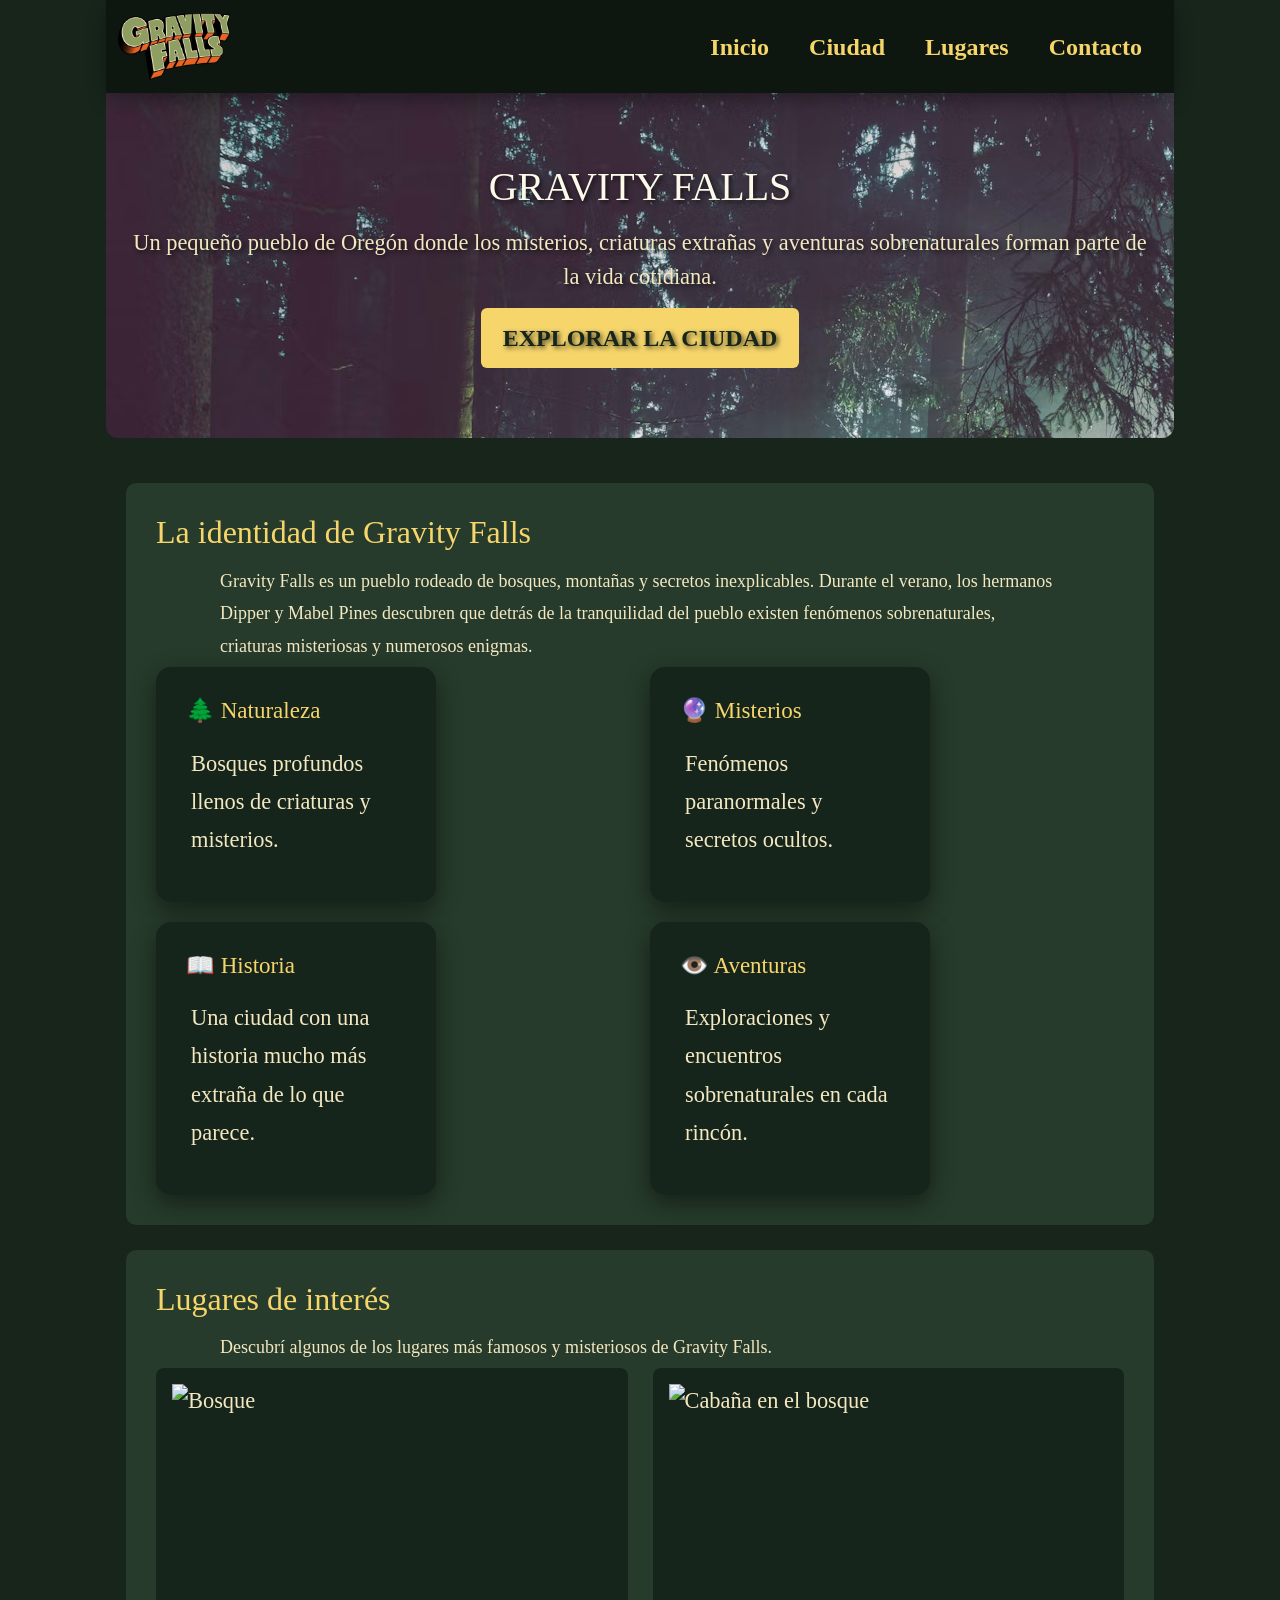
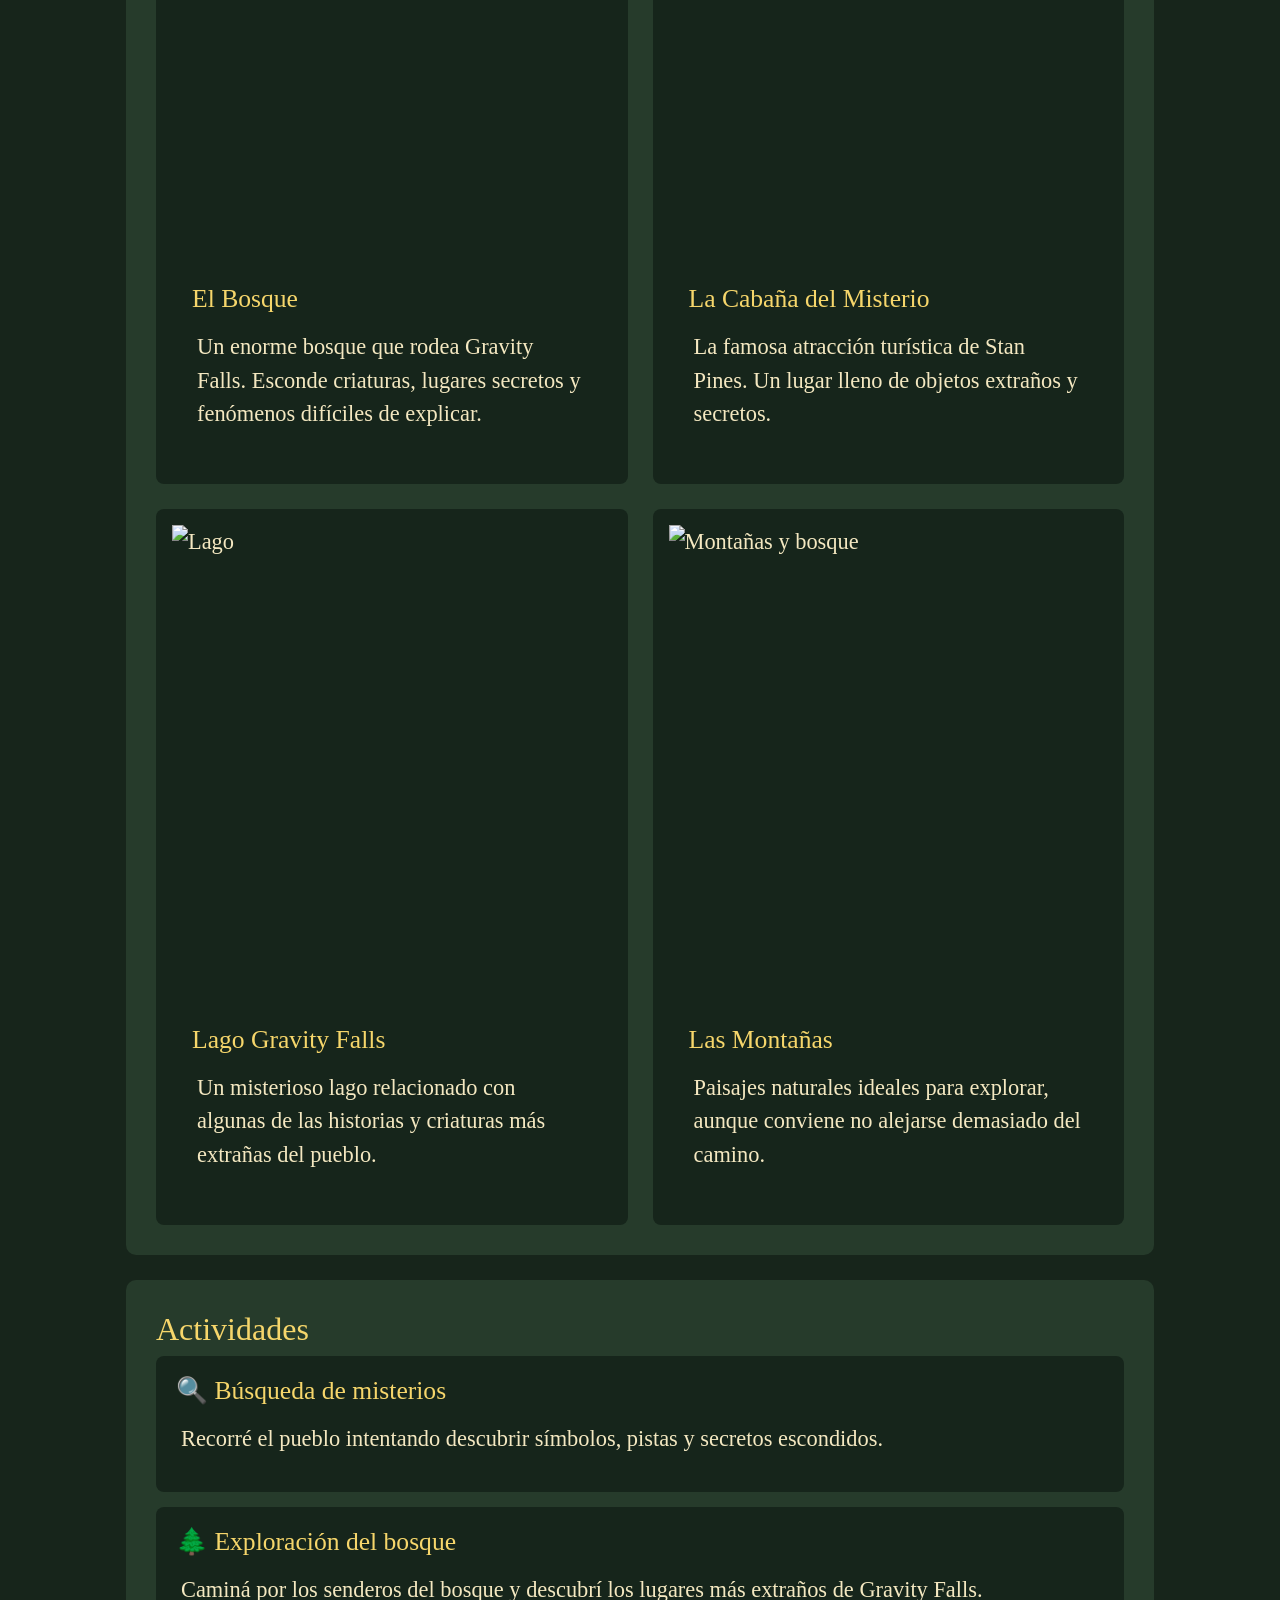
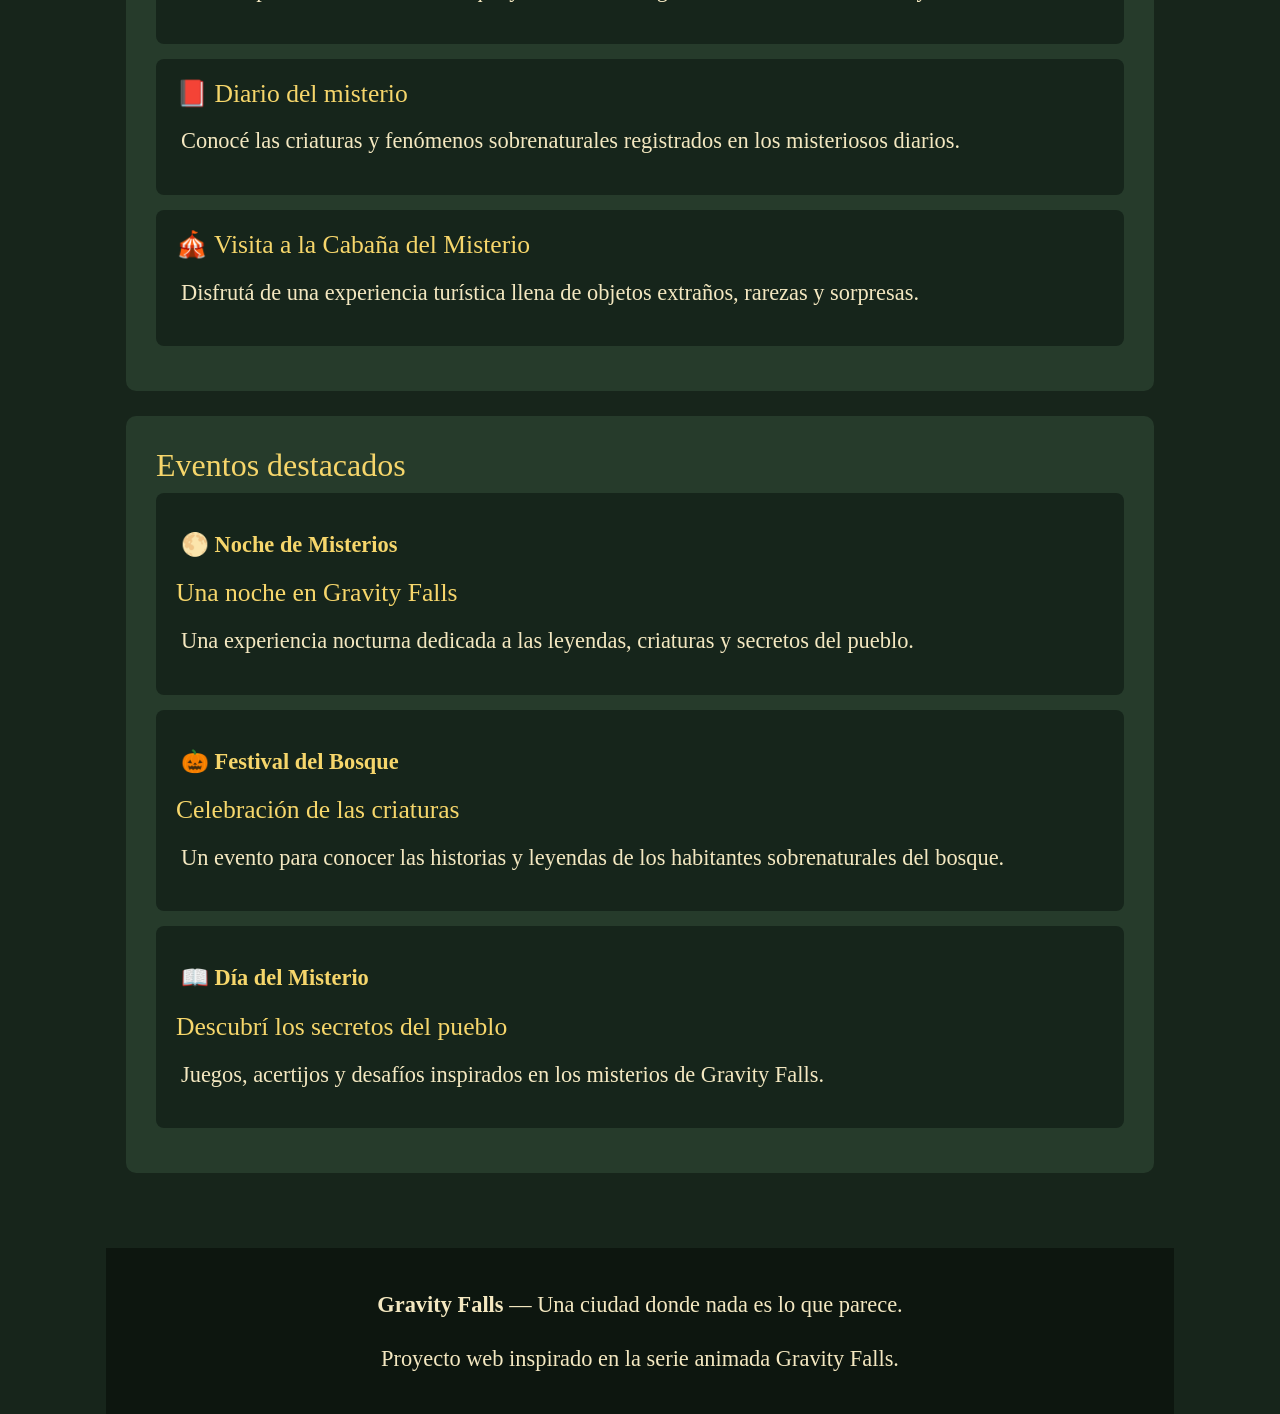
==== commit 6ffb8e67: "Refactor index.html structure and content" ====
--- a/index.html
+++ b/index.html
@@ -14,8 +14,12 @@
     <!-- Bootstrap CSS -->
     <link href="https://cdn.jsdelivr.net/npm/bootstrap@5.3.3/dist/css/bootstrap.min.css" rel="stylesheet">
 
+    <!-- Bootstrap JavaScript -->
+    <script src="https://cdn.jsdelivr.net/npm/bootstrap@5.3.3/dist/js/bootstrap.bundle.min.js"></script>
+
     <!-- CSS propio -->
     <link rel="stylesheet" href="css/estilos.css">
+
 </head>
 <body>
 
@@ -245,261 +249,4 @@
         </p>
         <p>Proyecto web inspirado en la serie animada Gravity Falls.</p>
     </footer>
-            
-<!DOCTYPE html>
-<html lang="es">
-<head>
-    <meta charset="UTF-8">
-    <meta name="viewport" content="width=device-width, initial-scale=1.0">
-    <title>Gravity Falls - Guía de la ciudad</title>
-
-    <!-- Fuente de Google Fonts -->
-    <link rel="preconnect" href="https://fonts.googleapis.com">
-    <link rel="preconnect" href="https://fonts.gstatic.com" crossorigin>
-    <link href="https://fonts.googleapis.com/css2?family=Roboto+Slab:wght@400;700&display=swap" rel="stylesheet">
-
-    <!-- Bootstrap CSS -->
-    <link href="https://cdn.jsdelivr.net/npm/bootstrap@5.3.3/dist/css/bootstrap.min.css" rel="stylesheet">
-
-    <!-- CSS propio -->
-    <link rel="stylesheet" href="css/estilos.css">
-</head>
-<body>
-       <!-- Bootstrap JavaScript -->
-        <script src="https://cdn.jsdelivr.net/npm/bootstrap@5.3.3/dist/js/bootstrap.bundle.min.js"></script>
-
-</body>
-</html>
-
-<header>
-    <nav class="navbar navbar-expand-lg navbar-dark">
-        <div class="container-fluid">
-        
-        <!-- logo -->
-        <a class="navbar-brand" href="index.html">
-            <img src="img/Gravity_Falls_logo.svg.webp" class="logo" alt="Logo Gravity Falls" title="Gravity Falls">
-        </a>
-
-        <!-- Botón hamburguesa -->
-        <button class="navbar-toggler" type="button" data-bs-toggle="collapse" data-bs-target="#menuGravity" aria-controls="menuGravity" aria-expanded="false" aria-label="Abrir menú">
-            <span class="navbar-toggler-icon"></span>
-        </button>
-
-        <!-- Contenedor colapsable-->
-        <div class="collapse navbar-collapse" id="menuGravity">
-            <div class="navbar-nav ms-auto">
-            <a href="index.html" class="nav-item nav-link linkNav">Inicio</a>
-            <a href="ciudad.html" class="nav-item nav-link linkNav">Ciudad</a>
-            <a href="lugares.html" class="nav-item nav-link linkNav">Lugares</a>
-            <a href="contacto.html" class="nav-item nav-link linkNav">Contacto</a>
-            </div>
-        </div>
-
-        </div>
-    </nav>
-    </header>
-    
-    <!-- INICIO -->
-    <div id="inicio">
-        <h1>GRAVITY FALLS</h1>
-        <p>
-            Un pequeño pueblo de Oregón donde los misterios,
-            criaturas extrañas y aventuras sobrenaturales
-            forman parte de la vida cotidiana.
-        </p>
-
-        <a href="#lugares" class="boton">EXPLORAR LA CIUDAD</a>
-    </div>
-
-    <main>
-
-    <!-- IDENTIDAD -->
-    <section class="identidad" id="identidad">
-        <h2>La identidad de Gravity Falls</h2>
-
-        <p class="intro">
-            Gravity Falls es un pueblo rodeado de bosques, montañas y
-            secretos inexplicables. Durante el verano, los hermanos
-            Dipper y Mabel Pines descubren que detrás de la tranquilidad
-            del pueblo existen fenómenos sobrenaturales, criaturas
-            misteriosas y numerosos enigmas.
-        </p>
-
-        <div class="datos">
-
-            <div class="dato">
-                <h3>🌲 Naturaleza</h3>
-                <p>Bosques profundos llenos de criaturas y misterios.</p>
-            </div>
-
-            <div class="dato">
-                <h3>🔮 Misterios</h3>
-                <p>Fenómenos paranormales y secretos ocultos.</p>
-            </div>
-
-            <div class="dato">
-                <h3>📖 Historia</h3>
-                <p>Una ciudad con una historia mucho más extraña de lo que parece.</p>
-            </div>
-
-            <div class="dato">
-                <h3>👁️ Aventuras</h3>
-                <p>Exploraciones y encuentros sobrenaturales en cada rincón.</p>
-            </div>
-
-        </div>
-
-    </section>
-
-    <!-- LUGARES -->
-    <section class="lugares" id="lugares">
-
-        <h2>Lugares de interés</h2>
-
-        <p class="intro">
-            Descubrí algunos de los lugares más famosos y misteriosos
-            de Gravity Falls.
-        </p>
-
-        <div class="tarjetas">
-
-            <div class="tarjeta">
-                <img src="https://wallpapers.com/images/hd/return-of-cipher-gravity-falls-xyrgq38bbta4axmk.jpg"
-                     alt="Bosque">
-                <div class="contenido">
-                    <h3>El Bosque</h3>
-                    <p>
-                        Un enorme bosque que rodea Gravity Falls.
-                        Esconde criaturas, lugares secretos y fenómenos
-                        difíciles de explicar.
-                    </p>
-                </div>
-            </div>
-
-            <div class="tarjeta">
-                <img src="https://vignette.wikia.nocookie.net/gravityfalls/images/c/cc/MysteryShack_MAINREF.jpg/revision/latest?cb=20131108010316&path-prefix=es"
-                     alt="Cabaña en el bosque">
-                <div class="contenido">
-                    <h3>La Cabaña del Misterio</h3>
-                    <p>
-                        La famosa atracción turística de Stan Pines.
-                        Un lugar lleno de objetos extraños y secretos.
-                    </p>
-                </div>
-            </div>
-
-            <div class="tarjeta">
-                <img src="https://i.pinimg.com/originals/e3/f4/0a/e3f40acff65049eb61f365854c5be317.png"
-                     alt="Lago">
-                <div class="contenido">
-                    <h3>Lago Gravity Falls</h3>
-                    <p>
-                        Un misterioso lago relacionado con algunas de
-                        las historias y criaturas más extrañas del pueblo.
-                    </p>
-                </div>
-            </div>
-
-            <div class="tarjeta">
-                <img src="https://i.pinimg.com/originals/37/6f/69/376f69dcde870a210cfc317b7a0929eb.png"
-                     alt="Montañas y bosque">
-                <div class="contenido">
-                    <h3>Las Montañas</h3>
-                    <p>
-                        Paisajes naturales ideales para explorar,
-                        aunque conviene no alejarse demasiado del camino.
-                    </p>
-                </div>
-            </div>
-
-        </div>
-
-    </section>
-
-    <!-- ACTIVIDADES -->
-    <section class="actividades" id="actividades">
-
-        <h2>Actividades</h2>
-
-        <div class="actividad">
-            <h3>🔍 Búsqueda de misterios</h3>
-            <p>
-                Recorré el pueblo intentando descubrir símbolos,
-                pistas y secretos escondidos.
-            </p>
-        </div>
-
-        <div class="actividad">
-            <h3>🌲 Exploración del bosque</h3>
-            <p>
-                Caminá por los senderos del bosque y descubrí los
-                lugares más extraños de Gravity Falls.
-            </p>
-        </div>
-
-        <div class="actividad">
-            <h3>📕 Diario del misterio</h3>
-            <p>
-                Conocé las criaturas y fenómenos sobrenaturales
-                registrados en los misteriosos diarios.
-            </p>
-        </div>
-
-        <div class="actividad">
-            <h3>🎪 Visita a la Cabaña del Misterio</h3>
-            <p>
-                Disfrutá de una experiencia turística llena de
-                objetos extraños, rarezas y sorpresas.
-            </p>
-        </div>
-
-    </section>
-
-    <!-- EVENTOS -->
-    <section class="eventos" id="eventos">
-
-        <h2>Eventos destacados</h2>
-
-        <div class="evento">
-            <p class="fecha">🌕 Noche de Misterios</p>
-            <h3>Una noche en Gravity Falls</h3>
-            <p>
-                Una experiencia nocturna dedicada a las leyendas,
-                criaturas y secretos del pueblo.
-            </p>
-        </div>
-
-        <div class="evento">
-            <p class="fecha">🎃 Festival del Bosque</p>
-            <h3>Celebración de las criaturas</h3>
-            <p>
-                Un evento para conocer las historias y leyendas
-                de los habitantes sobrenaturales del bosque.
-            </p>
-        </div>
-
-        <div class="evento">
-            <p class="fecha">📖 Día del Misterio</p>
-            <h3>Descubrí los secretos del pueblo</h3>
-            <p>
-                Juegos, acertijos y desafíos inspirados en los
-                misterios de Gravity Falls.
-            </p>
-        </div>
-        </section> <!-- Cierre de EVENTOS -->
-
-</main>
-
-    <!-- PIE DE PÁGINA -->
-    <footer>
-        <p>
-            <strong>Gravity Falls</strong> — Una ciudad donde nada es lo que parece.
-        </p>
-        <p>Proyecto web inspirado en la serie animada Gravity Falls.</p>
-    </footer>
-            <!-- Bootstrap JavaScript -->
-    <script src="https://cdn.jsdelivr.net/npm/bootstrap@5.3.3/dist/js/bootstrap.bundle.min.js"></script>
-
-</body>
-</html>
-</html>
+       
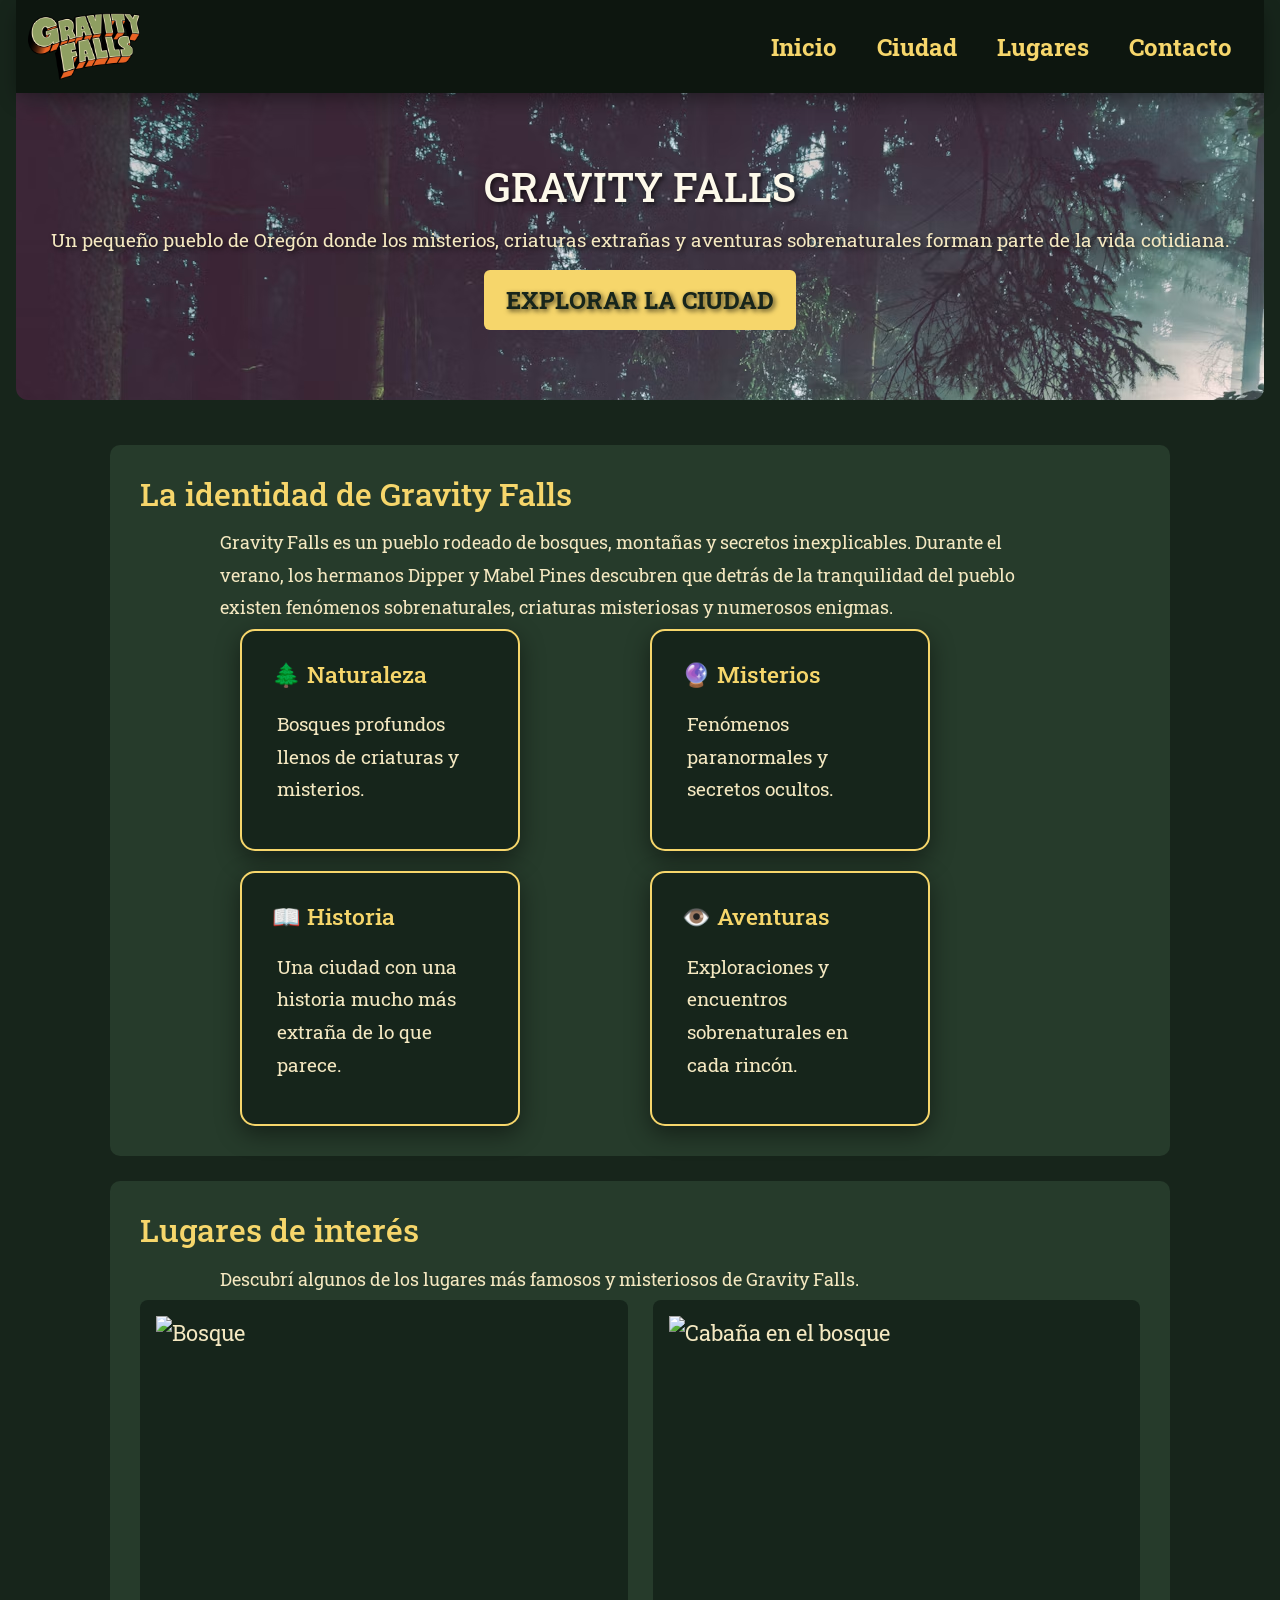
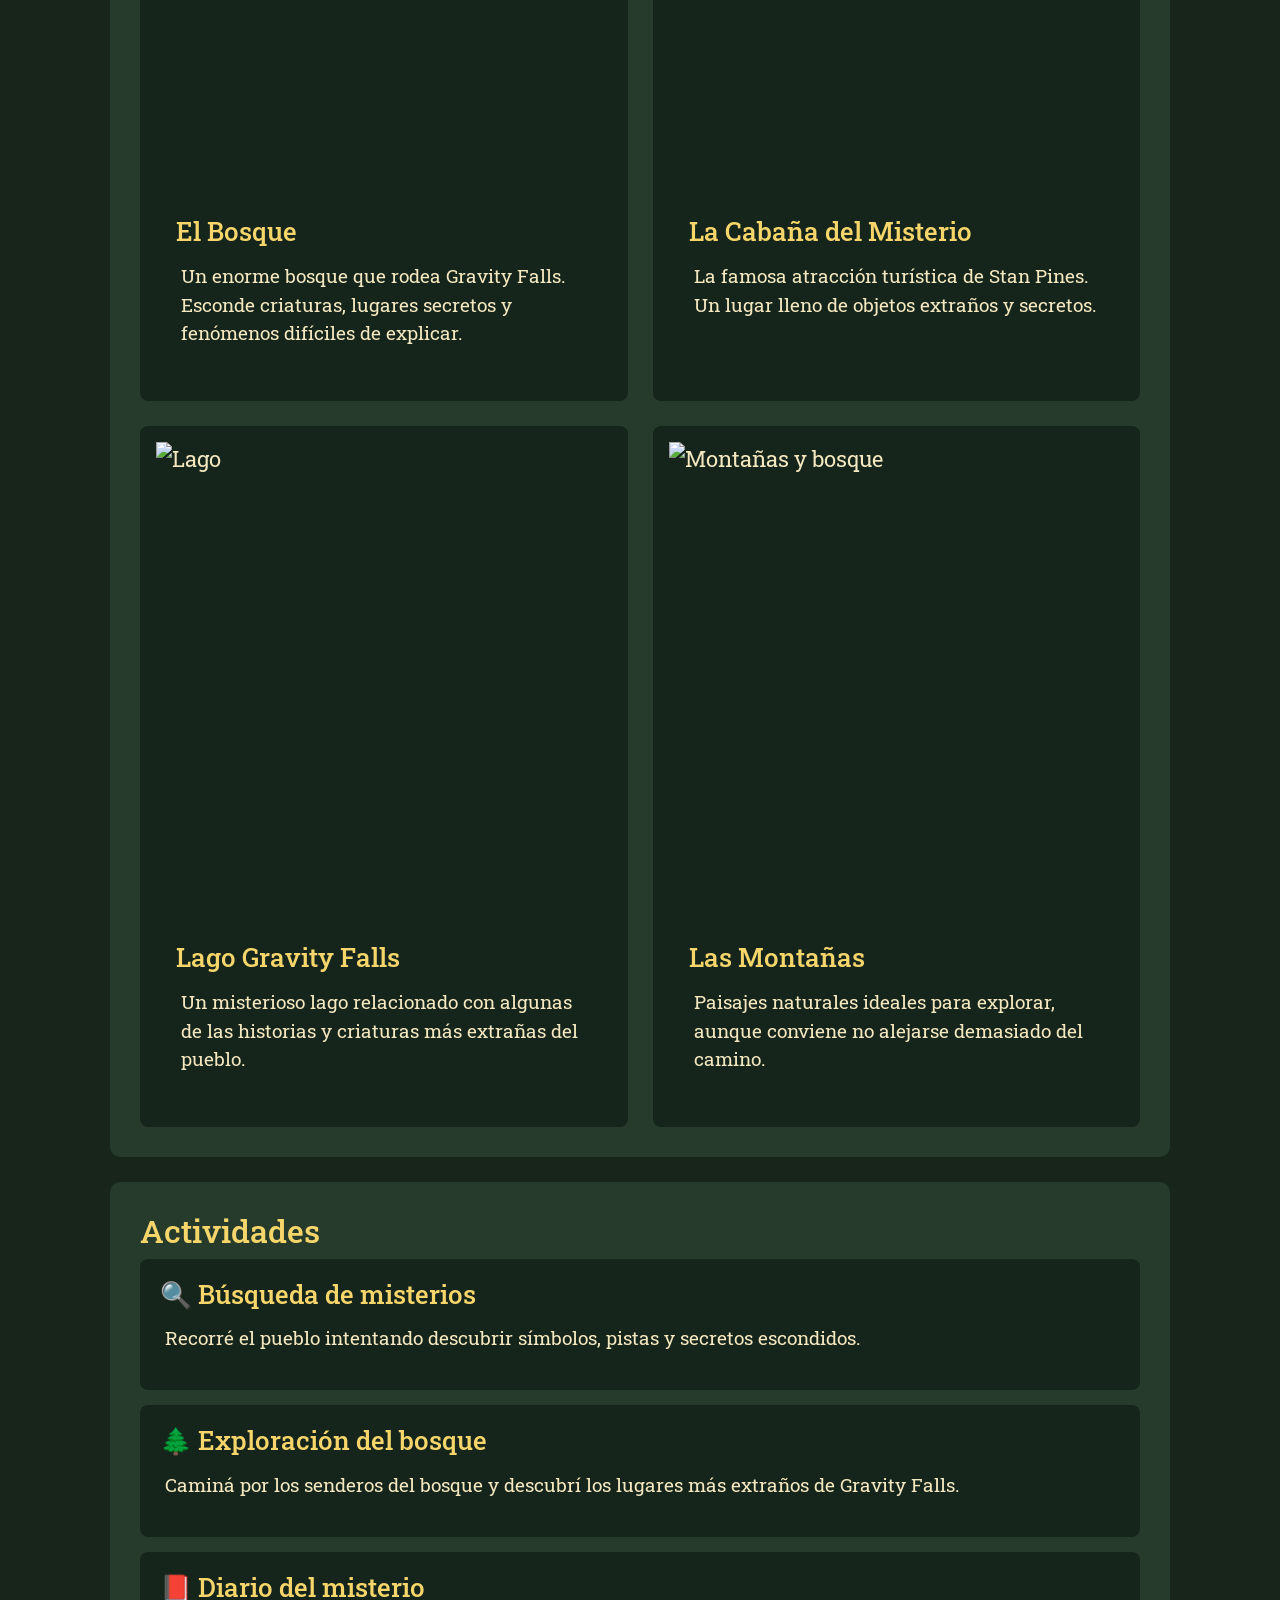
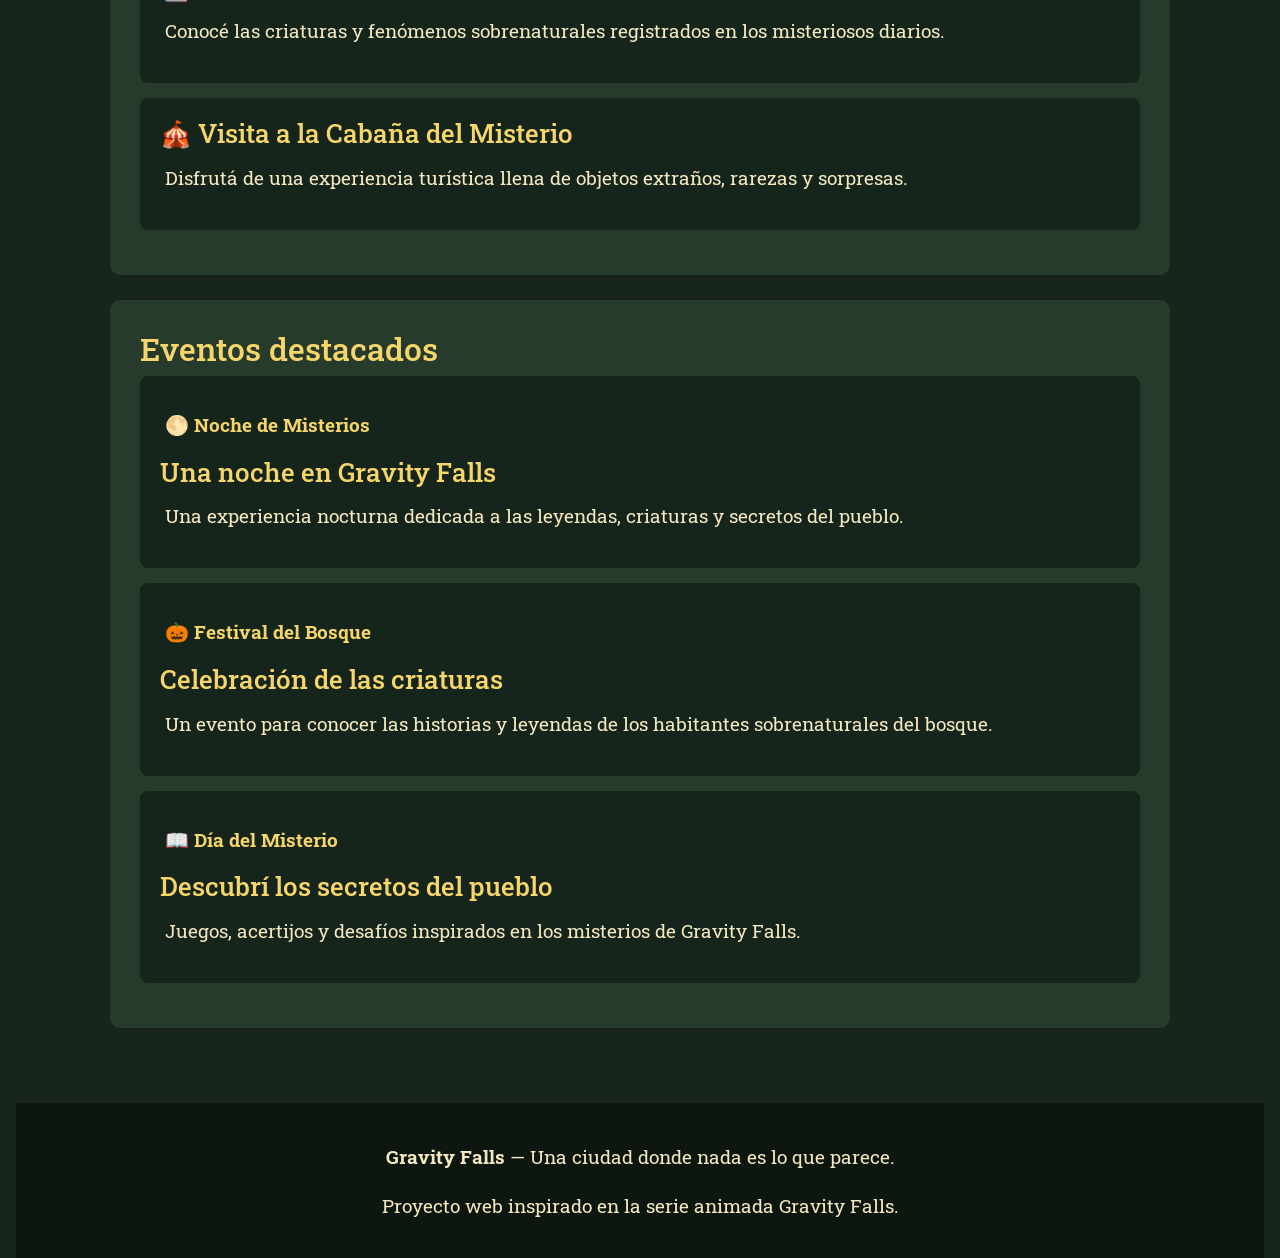
==== commit 01e3e34a: "agregue el js" ====
--- a/index.html
+++ b/index.html
@@ -13,9 +13,6 @@
 
     <!-- Bootstrap CSS -->
     <link href="https://cdn.jsdelivr.net/npm/bootstrap@5.3.3/dist/css/bootstrap.min.css" rel="stylesheet">
-
-    <!-- Bootstrap JavaScript -->
-    <script src="https://cdn.jsdelivr.net/npm/bootstrap@5.3.3/dist/js/bootstrap.bundle.min.js"></script>
 
     <!-- CSS propio -->
     <link rel="stylesheet" href="css/estilos.css">
@@ -249,4 +246,10 @@
         </p>
         <p>Proyecto web inspirado en la serie animada Gravity Falls.</p>
     </footer>
-       
+
+          <!-- Bootstrap JavaScript -->
+    <script src="https://cdn.jsdelivr.net/npm/bootstrap@5.3.3/dist/js/bootstrap.bundle.min.js"></script>
+    
+     <script src="js/script.js"></script>
+        </body>
+        </html>
--- a/css/estilos.css
+++ b/css/estilos.css
@@ -14,14 +14,17 @@
     --color-titulo:#fdf9ea;
     --color-texto: #f4e8c1;
     --color-footer: #0d160f;
+    --color-borde: #f6d66b;
+    --color-texto-secundario: #f4e8c1;
+    --color-tarjetas: #16251b;
 }
 /*Body, Header y Footer*/
 body{
-    font-family:san-serif;
+    font-family: sans-serif;
     font-size: 1.4rem;
     line-height: 1.5;
     background-color: var(--color-fondo);
-    max-width: 1100px;
+    width: 100%;
     margin: 0 auto;
     padding: 0 1rem;
     color: var(--color-texto);
@@ -51,7 +54,7 @@
      margin-bottom: 10px;
 }
 p{
-    font-size: 1.4rem;
+    font-size: 1.2rem;
 }
 #inicio {
     background-color: var(--color-seccion);
@@ -69,10 +72,9 @@
     background-color: var(--color-footer);
     padding: 18px;
     text-align: center;
-    display: flex;
-    justify-content: space-evenly;
     gap: 2rem;
     flex: 1 1 px;
+    width: 100%;
 }
 
 .linkNav{
@@ -144,6 +146,8 @@
     display: grid;
     grid-template-columns: repeat(2, 1fr);
     gap: 20px;
+    max-width: 800px;
+    margin: 0 auto;
 }
 
 .dato {
@@ -186,6 +190,7 @@
     flex-direction: column;
     gap:10px;
     flex: 1 1 px;
+    font-size: 1.2rem;
 }
 
 .contenido {
@@ -477,7 +482,7 @@
 textarea {
     min-height: 120px;
     resize: vertical;
-
+}
 
 /* =========================================
    PERSONALIZACIÓN DE BOOTSTRAP
@@ -577,5 +582,26 @@
 .form-select {
     transition: all 0.3s ease;
 }
-
-
+/* INPUT DE BUSQUEDA */
+#buscador, #btn-buscar {
+    height: 45px;
+    margin: 0;
+}
+
+#buscador::placeholder {
+    color: rgba(255, 255, 255, 0.7);
+    font-size: 1rem;
+}
+
+/* ALERT */
+#sin-resultados{
+    background-color:var(--color-tarjeta);
+    color:var(--color-borde);
+    border: 2px solid var(--color-borde);
+}
+.alert p{
+    color: var(--color-titulo);
+    font-size: 1rem;
+}
+
+
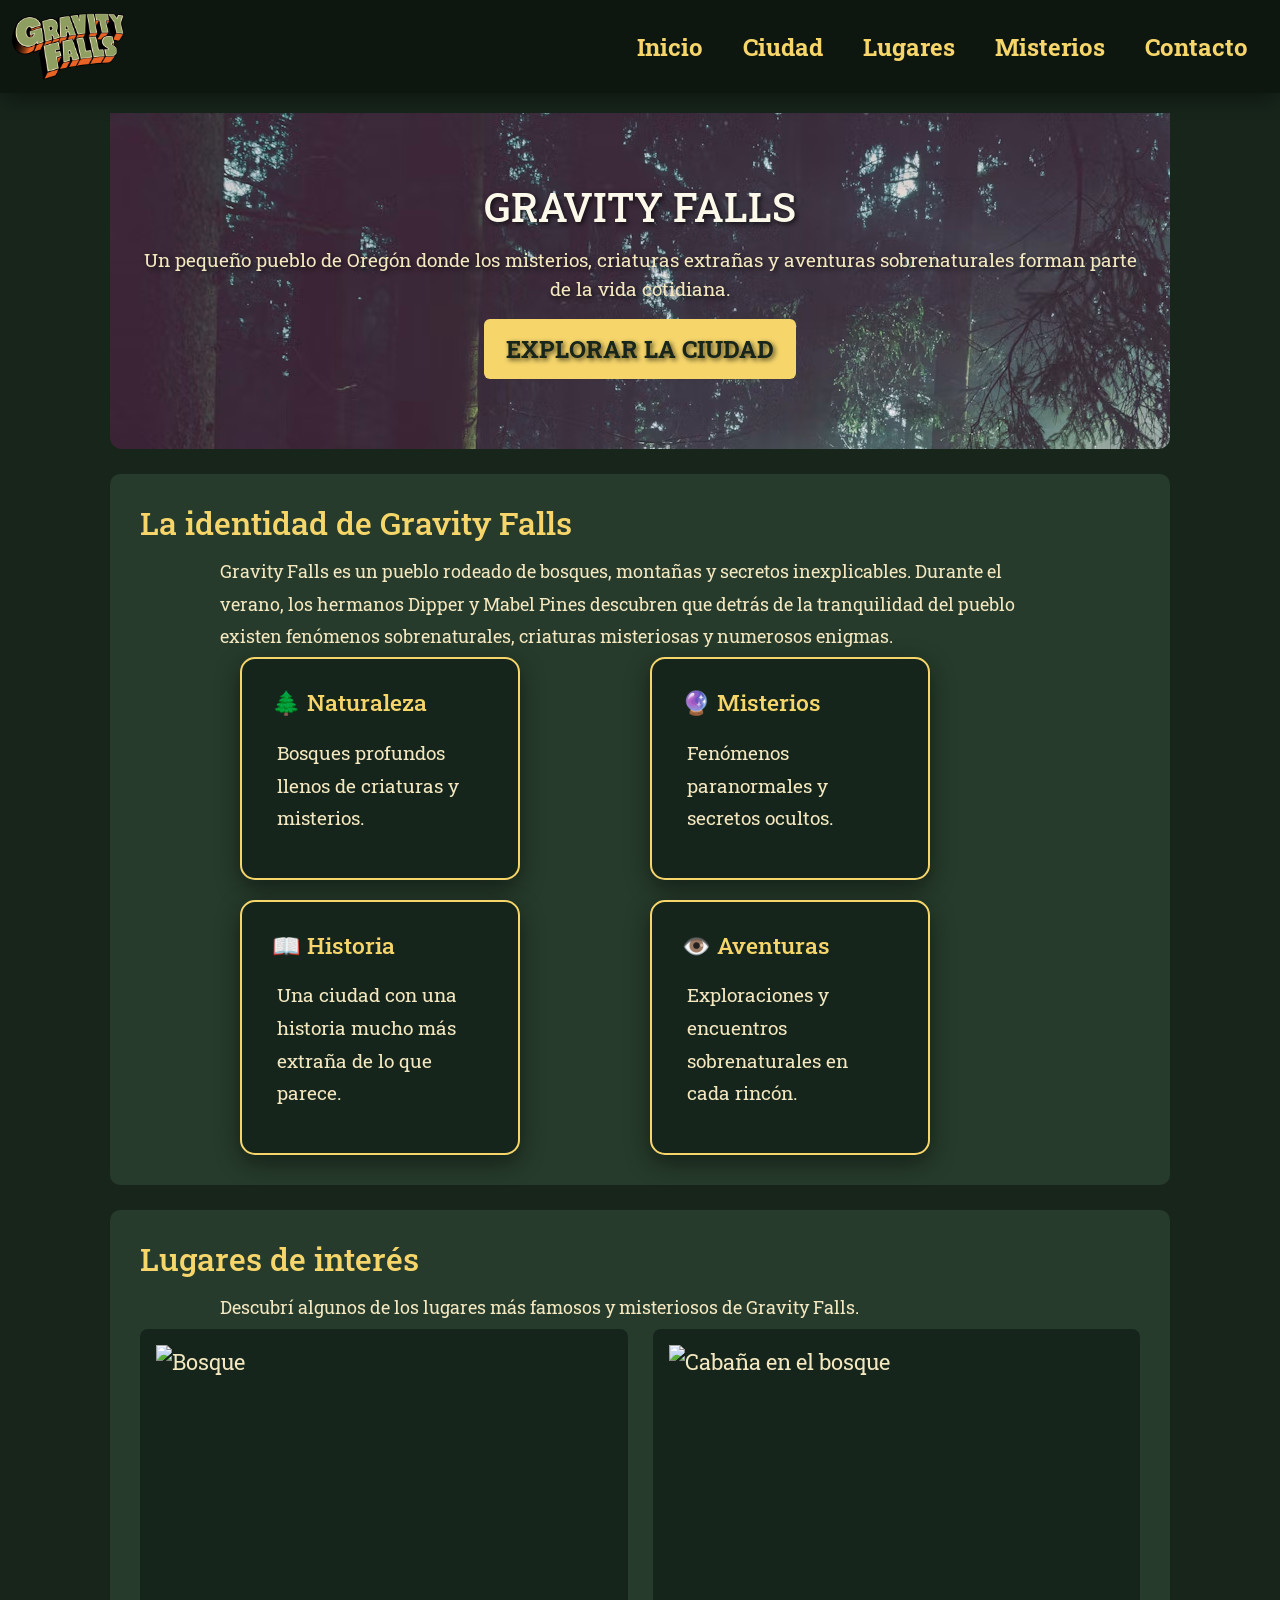
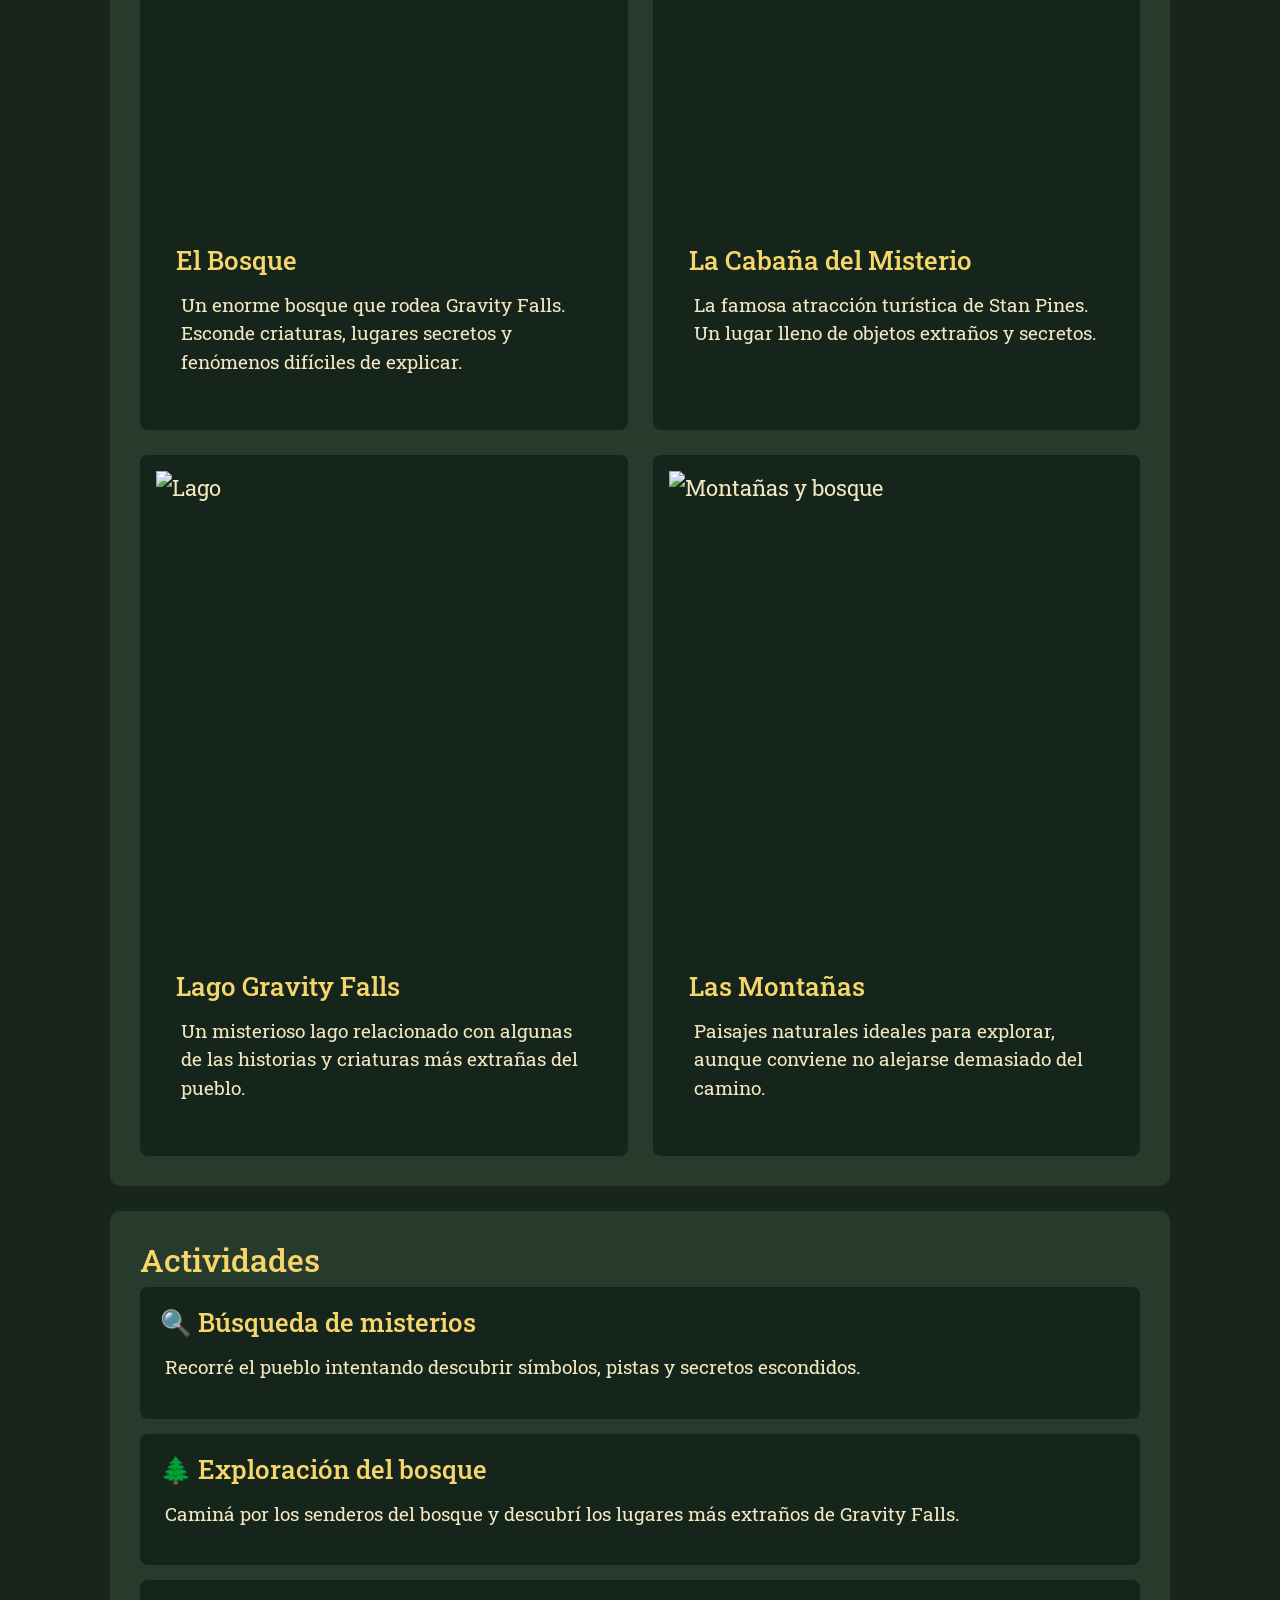
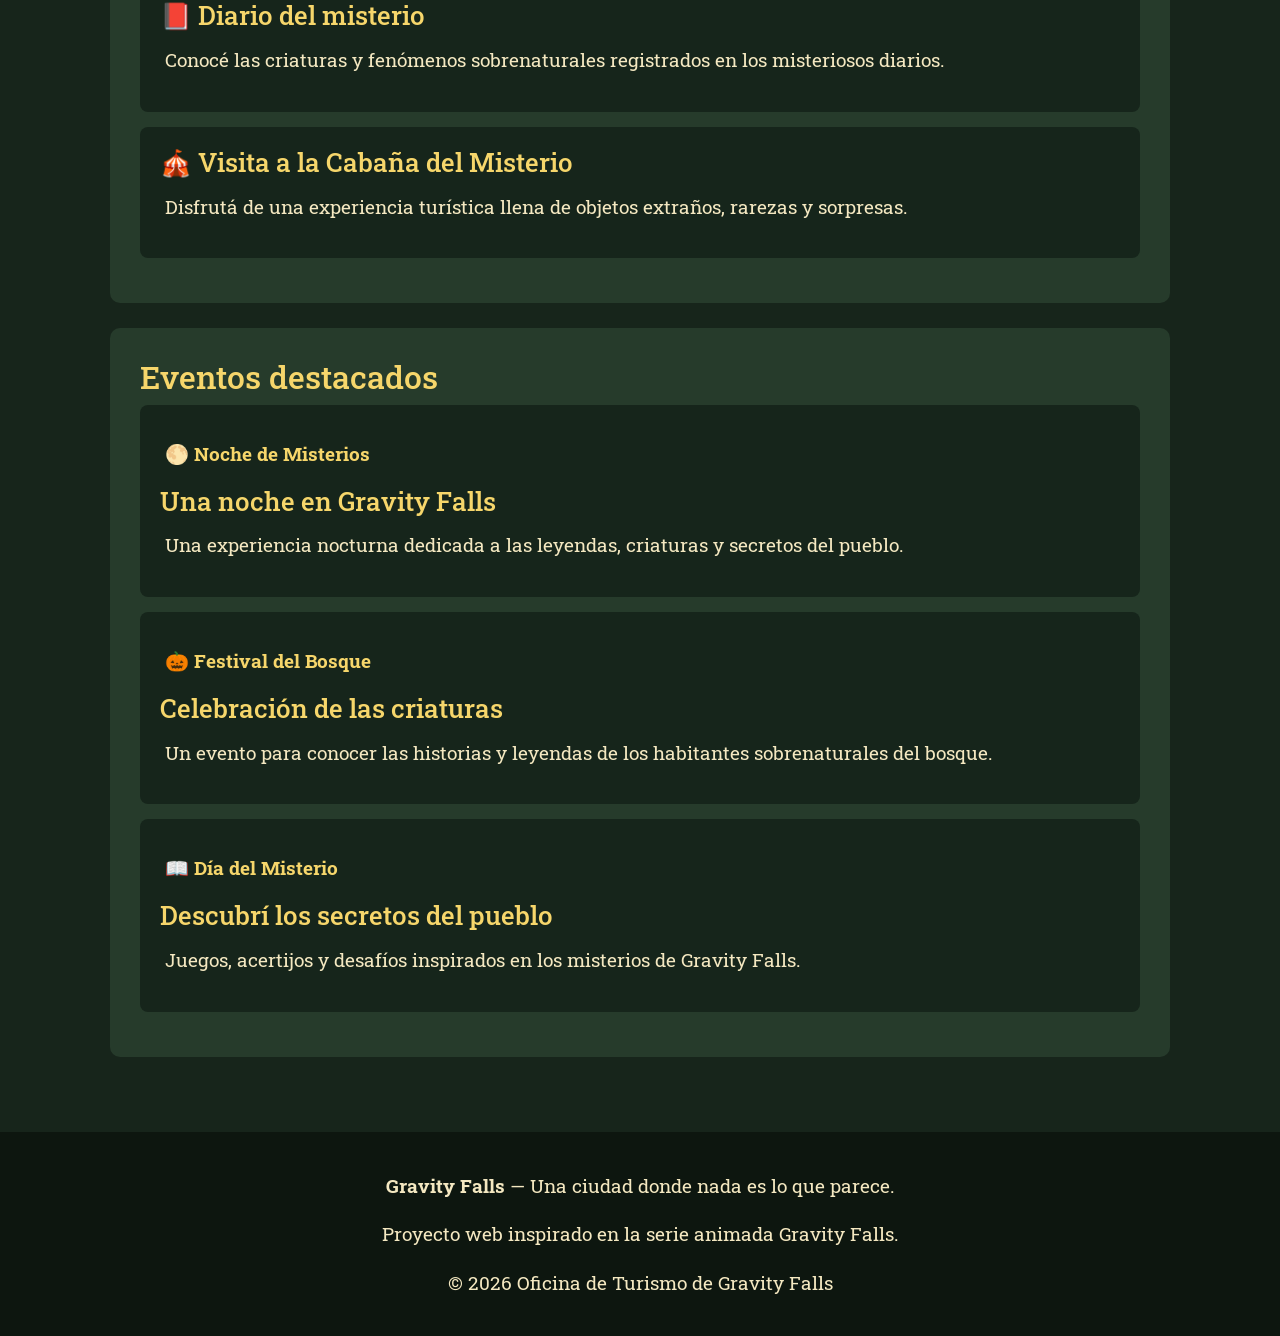
==== commit 7d016988: "feat:se agregan carrousel e imagenes a ciudad, footer generico, correccion a las fonts, readme y se " ====
--- a/index.html
+++ b/index.html
@@ -4,7 +4,7 @@
 <head>
     <meta charset="UTF-8">
     <meta name="viewport" content="width=device-width, initial-scale=1.0">
-    <title>Gravity Falls - Guía de la ciudad</title>
+    <title>Gravity Falls</title>
 
     <!-- Fuente de Google Fonts -->
     <link rel="preconnect" href="https://fonts.googleapis.com">
@@ -16,240 +16,246 @@
 
     <!-- CSS propio -->
     <link rel="stylesheet" href="css/estilos.css">
-
+    <link rel="icon" type="img/webp" href="img/favicon.webp">
 </head>
 <body>
-
-<header>
-    <nav class="navbar navbar-expand-lg navbar-dark">
-        <div class="container-fluid">
-        
-        <!-- logo -->
-        <a class="navbar-brand" href="index.html">
-            <img src="img/Gravity_Falls_logo.svg.webp" class="logo" alt="Logo Gravity Falls" title="Gravity Falls">
-        </a>
-
-        <!-- Botón hamburguesa -->
-        <button class="navbar-toggler" type="button" data-bs-toggle="collapse" data-bs-target="#menuGravity" aria-controls="menuGravity" aria-expanded="false" aria-label="Abrir menú">
-            <span class="navbar-toggler-icon"></span>
-        </button>
-
-        <!-- Contenedor colapsable-->
-        <div class="collapse navbar-collapse" id="menuGravity">
-            <div class="navbar-nav ms-auto">
-            <a href="index.html" class="nav-item nav-link linkNav">Inicio</a>
-            <a href="ciudad.html" class="nav-item nav-link linkNav">Ciudad</a>
-            <a href="lugares.html" class="nav-item nav-link linkNav">Lugares</a>
-            <a href="contacto.html" class="nav-item nav-link linkNav">Contacto</a>
-            </div>
+    <header>
+        <nav class="navbar navbar-expand-lg navbar-dark">
+            <div class="container-fluid">            
+                <!-- logo -->
+                <a class="navbar-brand" href="index.html">
+                    <img src="img/Gravity_Falls_logo.webp" class="logo" alt="Logo Gravity Falls" title="Gravity Falls">
+                </a>
+
+                <!-- Botón hamburguesa -->
+                <button class="navbar-toggler" type="button" data-bs-toggle="collapse" data-bs-target="#menuGravity" aria-controls="menuGravity" aria-expanded="false" aria-label="Abrir menú">
+                    <span class="navbar-toggler-icon"></span>
+                </button>
+
+                <!-- Contenedor colapsable-->
+                <div class="collapse navbar-collapse" id="menuGravity">
+                    <div class="navbar-nav ms-auto">
+                        <a href="index.html" class="nav-item nav-link linkNav">Inicio</a>
+                        <a href="ciudad.html" class="nav-item nav-link linkNav">Ciudad</a>
+                        <a href="lugares.html" class="nav-item nav-link linkNav">Lugares</a>
+                        <a href="misterios.html" class="nav-item nav-link linkNav">Misterios</a>
+                        <a href="contacto.html" class="nav-item nav-link linkNav">Contacto</a>
+                    </div>
+                </div>
+            </div>
+        </nav>
+    </header>
+    <main>
+        <!-- INICIO -->
+        <div id="inicio">
+            <h1>GRAVITY FALLS</h1>
+            <p>
+                Un pequeño pueblo de Oregón donde los misterios,
+                criaturas extrañas y aventuras sobrenaturales
+                forman parte de la vida cotidiana.
+            </p>
+
+            <a href="#lugares" class="boton">EXPLORAR LA CIUDAD</a>
         </div>
 
-        </div>
-    </nav>
-    </header>
-    
-    <!-- INICIO -->
-    <div id="inicio">
-        <h1>GRAVITY FALLS</h1>
-        <p>
-            Un pequeño pueblo de Oregón donde los misterios,
-            criaturas extrañas y aventuras sobrenaturales
-            forman parte de la vida cotidiana.
-        </p>
-
-        <a href="#lugares" class="boton">EXPLORAR LA CIUDAD</a>
-    </div>
-
-    <main>
-
-    <!-- IDENTIDAD -->
-    <section class="identidad" id="identidad">
-        <h2>La identidad de Gravity Falls</h2>
-
-        <p class="intro">
-            Gravity Falls es un pueblo rodeado de bosques, montañas y
-            secretos inexplicables. Durante el verano, los hermanos
-            Dipper y Mabel Pines descubren que detrás de la tranquilidad
-            del pueblo existen fenómenos sobrenaturales, criaturas
-            misteriosas y numerosos enigmas.
-        </p>
-
-        <div class="datos">
-
-            <div class="dato">
-                <h3>🌲 Naturaleza</h3>
-                <p>Bosques profundos llenos de criaturas y misterios.</p>
-            </div>
-
-            <div class="dato">
-                <h3>🔮 Misterios</h3>
-                <p>Fenómenos paranormales y secretos ocultos.</p>
-            </div>
-
-            <div class="dato">
-                <h3>📖 Historia</h3>
-                <p>Una ciudad con una historia mucho más extraña de lo que parece.</p>
-            </div>
-
-            <div class="dato">
-                <h3>👁️ Aventuras</h3>
-                <p>Exploraciones y encuentros sobrenaturales en cada rincón.</p>
-            </div>
-
-        </div>
-
-    </section>
-
-    <!-- LUGARES -->
-    <section class="lugares" id="lugares">
-
-        <h2>Lugares de interés</h2>
-
-        <p class="intro">
-            Descubrí algunos de los lugares más famosos y misteriosos
-            de Gravity Falls.
-        </p>
-
-        <div class="tarjetas">
-
-            <div class="tarjeta">
-                <img src="https://wallpapers.com/images/hd/return-of-cipher-gravity-falls-xyrgq38bbta4axmk.jpg"
-                     alt="Bosque">
-                <div class="contenido">
-                    <h3>El Bosque</h3>
-                    <p>
-                        Un enorme bosque que rodea Gravity Falls.
-                        Esconde criaturas, lugares secretos y fenómenos
-                        difíciles de explicar.
-                    </p>
-                </div>
-            </div>
-
-            <div class="tarjeta">
-                <img src="https://vignette.wikia.nocookie.net/gravityfalls/images/c/cc/MysteryShack_MAINREF.jpg/revision/latest?cb=20131108010316&path-prefix=es"
-                     alt="Cabaña en el bosque">
-                <div class="contenido">
-                    <h3>La Cabaña del Misterio</h3>
-                    <p>
-                        La famosa atracción turística de Stan Pines.
-                        Un lugar lleno de objetos extraños y secretos.
-                    </p>
-                </div>
-            </div>
-
-            <div class="tarjeta">
-                <img src="https://i.pinimg.com/originals/e3/f4/0a/e3f40acff65049eb61f365854c5be317.png"
-                     alt="Lago">
-                <div class="contenido">
-                    <h3>Lago Gravity Falls</h3>
-                    <p>
-                        Un misterioso lago relacionado con algunas de
-                        las historias y criaturas más extrañas del pueblo.
-                    </p>
-                </div>
-            </div>
-
-            <div class="tarjeta">
-                <img src="https://i.pinimg.com/originals/37/6f/69/376f69dcde870a210cfc317b7a0929eb.png"
-                     alt="Montañas y bosque">
-                <div class="contenido">
-                    <h3>Las Montañas</h3>
-                    <p>
-                        Paisajes naturales ideales para explorar,
-                        aunque conviene no alejarse demasiado del camino.
-                    </p>
-                </div>
-            </div>
-
-        </div>
-
-    </section>
-
-    <!-- ACTIVIDADES -->
-    <section class="actividades" id="actividades">
-
-        <h2>Actividades</h2>
-
-        <div class="actividad">
-            <h3>🔍 Búsqueda de misterios</h3>
-            <p>
-                Recorré el pueblo intentando descubrir símbolos,
-                pistas y secretos escondidos.
+
+
+        <!-- IDENTIDAD -->
+        <section class="identidad" id="identidad">
+            <h2>La identidad de Gravity Falls</h2>
+
+            <p class="intro">
+                Gravity Falls es un pueblo rodeado de bosques, montañas y
+                secretos inexplicables. Durante el verano, los hermanos
+                Dipper y Mabel Pines descubren que detrás de la tranquilidad
+                del pueblo existen fenómenos sobrenaturales, criaturas
+                misteriosas y numerosos enigmas.
             </p>
-        </div>
-
-        <div class="actividad">
-            <h3>🌲 Exploración del bosque</h3>
-            <p>
-                Caminá por los senderos del bosque y descubrí los
-                lugares más extraños de Gravity Falls.
+
+            <div class="datos">
+
+                <div class="dato">
+                    <h3>🌲 Naturaleza</h3>
+                    <p>Bosques profundos llenos de criaturas y misterios.</p>
+                </div>
+
+                <div class="dato">
+                    <h3>🔮 Misterios</h3>
+                    <p>Fenómenos paranormales y secretos ocultos.</p>
+                </div>
+
+                <div class="dato">
+                    <h3>📖 Historia</h3>
+                    <p>Una ciudad con una historia mucho más extraña de lo que parece.</p>
+                </div>
+
+                <div class="dato">
+                    <h3>👁️ Aventuras</h3>
+                    <p>Exploraciones y encuentros sobrenaturales en cada rincón.</p>
+                </div>
+
+            </div>
+
+        </section>
+
+        <!-- LUGARES -->
+        <section class="lugares" id="lugares">
+
+            <h2>Lugares de interés</h2>
+
+            <p class="intro">
+                Descubrí algunos de los lugares más famosos y misteriosos
+                de Gravity Falls.
             </p>
-        </div>
-
-        <div class="actividad">
-            <h3>📕 Diario del misterio</h3>
-            <p>
-                Conocé las criaturas y fenómenos sobrenaturales
-                registrados en los misteriosos diarios.
-            </p>
-        </div>
-
-        <div class="actividad">
-            <h3>🎪 Visita a la Cabaña del Misterio</h3>
-            <p>
-                Disfrutá de una experiencia turística llena de
-                objetos extraños, rarezas y sorpresas.
-            </p>
-        </div>
-
-    </section>
-
-    <!-- EVENTOS -->
-    <section class="eventos" id="eventos">
-
-        <h2>Eventos destacados</h2>
-
-        <div class="evento">
-            <p class="fecha">🌕 Noche de Misterios</p>
-            <h3>Una noche en Gravity Falls</h3>
-            <p>
-                Una experiencia nocturna dedicada a las leyendas,
-                criaturas y secretos del pueblo.
-            </p>
-        </div>
-
-        <div class="evento">
-            <p class="fecha">🎃 Festival del Bosque</p>
-            <h3>Celebración de las criaturas</h3>
-            <p>
-                Un evento para conocer las historias y leyendas
-                de los habitantes sobrenaturales del bosque.
-            </p>
-        </div>
-
-        <div class="evento">
-            <p class="fecha">📖 Día del Misterio</p>
-            <h3>Descubrí los secretos del pueblo</h3>
-            <p>
-                Juegos, acertijos y desafíos inspirados en los
-                misterios de Gravity Falls.
-            </p>
-        </div>
-        </section> <!-- Cierre de EVENTOS -->
-
-</main>
+
+            <div class="tarjetas">
+
+                <div class="tarjeta">
+                    <img src="https://wallpapers.com/images/hd/return-of-cipher-gravity-falls-xyrgq38bbta4axmk.jpg"
+                        alt="Bosque">
+                    <div class="contenido">
+                        <h3>El Bosque</h3>
+                        <p>
+                            Un enorme bosque que rodea Gravity Falls.
+                            Esconde criaturas, lugares secretos y fenómenos
+                            difíciles de explicar.
+                        </p>
+                    </div>
+                </div>
+
+                <div class="tarjeta">
+                    <img src="https://vignette.wikia.nocookie.net/gravityfalls/images/c/cc/MysteryShack_MAINREF.jpg/revision/latest?cb=20131108010316&path-prefix=es"
+                        alt="Cabaña en el bosque">
+                    <div class="contenido">
+                        <h3>La Cabaña del Misterio</h3>
+                        <p>
+                            La famosa atracción turística de Stan Pines.
+                            Un lugar lleno de objetos extraños y secretos.
+                        </p>
+                    </div>
+                </div>
+
+                <div class="tarjeta">
+                    <img src="https://i.pinimg.com/originals/e3/f4/0a/e3f40acff65049eb61f365854c5be317.png"
+                        alt="Lago">
+                    <div class="contenido">
+                        <h3>Lago Gravity Falls</h3>
+                        <p>
+                            Un misterioso lago relacionado con algunas de
+                            las historias y criaturas más extrañas del pueblo.
+                        </p>
+                    </div>
+                </div>
+
+                <div class="tarjeta">
+                    <img src="https://i.pinimg.com/originals/37/6f/69/376f69dcde870a210cfc317b7a0929eb.png"
+                        alt="Montañas y bosque">
+                    <div class="contenido">
+                        <h3>Las Montañas</h3>
+                        <p>
+                            Paisajes naturales ideales para explorar,
+                            aunque conviene no alejarse demasiado del camino.
+                        </p>
+                    </div>
+                </div>
+
+            </div>
+
+        </section>
+
+        <!-- ACTIVIDADES -->
+        <section class="actividades" id="actividades">
+
+            <h2>Actividades</h2>
+
+            <div class="actividad">
+                <h3>🔍 Búsqueda de misterios</h3>
+                <p>
+                    Recorré el pueblo intentando descubrir símbolos,
+                    pistas y secretos escondidos.
+                </p>
+            </div>
+
+            <div class="actividad">
+                <h3>🌲 Exploración del bosque</h3>
+                <p>
+                    Caminá por los senderos del bosque y descubrí los
+                    lugares más extraños de Gravity Falls.
+                </p>
+            </div>
+
+            <div class="actividad">
+                <h3>📕 Diario del misterio</h3>
+                <p>
+                    Conocé las criaturas y fenómenos sobrenaturales
+                    registrados en los misteriosos diarios.
+                </p>
+            </div>
+
+            <div class="actividad">
+                <h3>🎪 Visita a la Cabaña del Misterio</h3>
+                <p>
+                    Disfrutá de una experiencia turística llena de
+                    objetos extraños, rarezas y sorpresas.
+                </p>
+            </div>
+
+        </section>
+
+        <!-- EVENTOS -->
+        <section class="eventos" id="eventos">
+
+            <h2>Eventos destacados</h2>
+
+            <div class="evento">
+                <p class="fecha">🌕 Noche de Misterios</p>
+                <h3>Una noche en Gravity Falls</h3>
+                <p>
+                    Una experiencia nocturna dedicada a las leyendas,
+                    criaturas y secretos del pueblo.
+                </p>
+            </div>
+
+            <div class="evento">
+                <p class="fecha">🎃 Festival del Bosque</p>
+                <h3>Celebración de las criaturas</h3>
+                <p>
+                    Un evento para conocer las historias y leyendas
+                    de los habitantes sobrenaturales del bosque.
+                </p>
+            </div>
+
+            <div class="evento">
+                <p class="fecha">📖 Día del Misterio</p>
+                <h3>Descubrí los secretos del pueblo</h3>
+                <p>
+                    Juegos, acertijos y desafíos inspirados en los
+                    misterios de Gravity Falls.
+                </p>
+            </div>
+            </section> <!-- Cierre de EVENTOS -->
+
+    </main>
 
     <!-- PIE DE PÁGINA -->
     <footer>
         <p>
-            <strong>Gravity Falls</strong> — Una ciudad donde nada es lo que parece.
+            <strong>
+                Gravity Falls
+            </strong>
+            — Una ciudad donde nada es lo que parece.
         </p>
-        <p>Proyecto web inspirado en la serie animada Gravity Falls.</p>
+        <p>
+            Proyecto web inspirado en la serie animada Gravity Falls.
+        </p>
+        <p>
+            © 2026 Oficina de Turismo de Gravity Falls
+        </p>      
     </footer>
 
           <!-- Bootstrap JavaScript -->
     <script src="https://cdn.jsdelivr.net/npm/bootstrap@5.3.3/dist/js/bootstrap.bundle.min.js"></script>
     
-     <script src="js/script.js"></script>
-        </body>
-        </html>
+    <script src="js/script.js"></script>
+</body>
+</html>
--- a/css/estilos.css
+++ b/css/estilos.css
@@ -26,7 +26,6 @@
     background-color: var(--color-fondo);
     width: 100%;
     margin: 0 auto;
-    padding: 0 1rem;
     color: var(--color-texto);
 }
 header{
@@ -248,12 +247,35 @@
     margin-bottom: 8px;
 }
 
+
+/* CARROUSEL */
+#carouselExampleIndicators {
+    max-width: 900px;
+    margin: 20px auto 0;
+    overflow: hidden;
+    border-radius: 8px;
+}
+
+#carouselExampleIndicators .carousel-item {
+    height: 420px;
+}
+
+#carouselExampleIndicators .carousel-item img {
+    width: 100%;
+    height: 100%;
+    object-fit: cover;
+}
+
 /* ADAPTACIÓN A PANTALLAS PEQUEÑAS */
 
 @media (max-width: 600px) {
     .datos,
     .tarjetas {
         grid-template-columns: 1fr;
+    }
+
+    #carouselExampleIndicators .carousel-item {
+        height: 220px;
     }
 
     nav a {
@@ -483,6 +505,45 @@
     min-height: 120px;
     resize: vertical;
 }
+/* =========================================
+   PÁGINA DE MISTERIOS
+   ========================================= */
+main.main-misterios main.inicio{
+    max-width: 100%;
+    width: 100%;
+    padding: 0;
+    margin: 0;
+}
+
+.libro {
+    height: calc(100vh - 95px); /* Todo el alto de la pantalla menos el navbar */
+    width: 100%;
+    padding: 15px;              /* Un pequeño margen */
+    overflow: hidden;
+}
+
+#miLibro .pagina {
+    overflow: hidden;
+}
+
+#miLibro .pagina img {
+    width: 100%;
+    height: 100%;
+    object-fit: fill;
+    display: block;
+}
+@media (max-width: 767px) {
+    
+    #inicio {
+        padding: 25px 15px;
+    }
+
+    
+    .libro {
+        height: auto;
+        padding: 15px 10px 30px;
+    }
+}
 
 /* =========================================
    PERSONALIZACIÓN DE BOOTSTRAP
@@ -603,5 +664,13 @@
     color: var(--color-titulo);
     font-size: 1rem;
 }
-
-
+.img-thumbnail{
+    width: 170px; 
+    height: auto; 
+    background-color: var(--color-texto); 
+    border-color: #8c7355; 
+    filter: sepia(60%);
+}
+
+
+
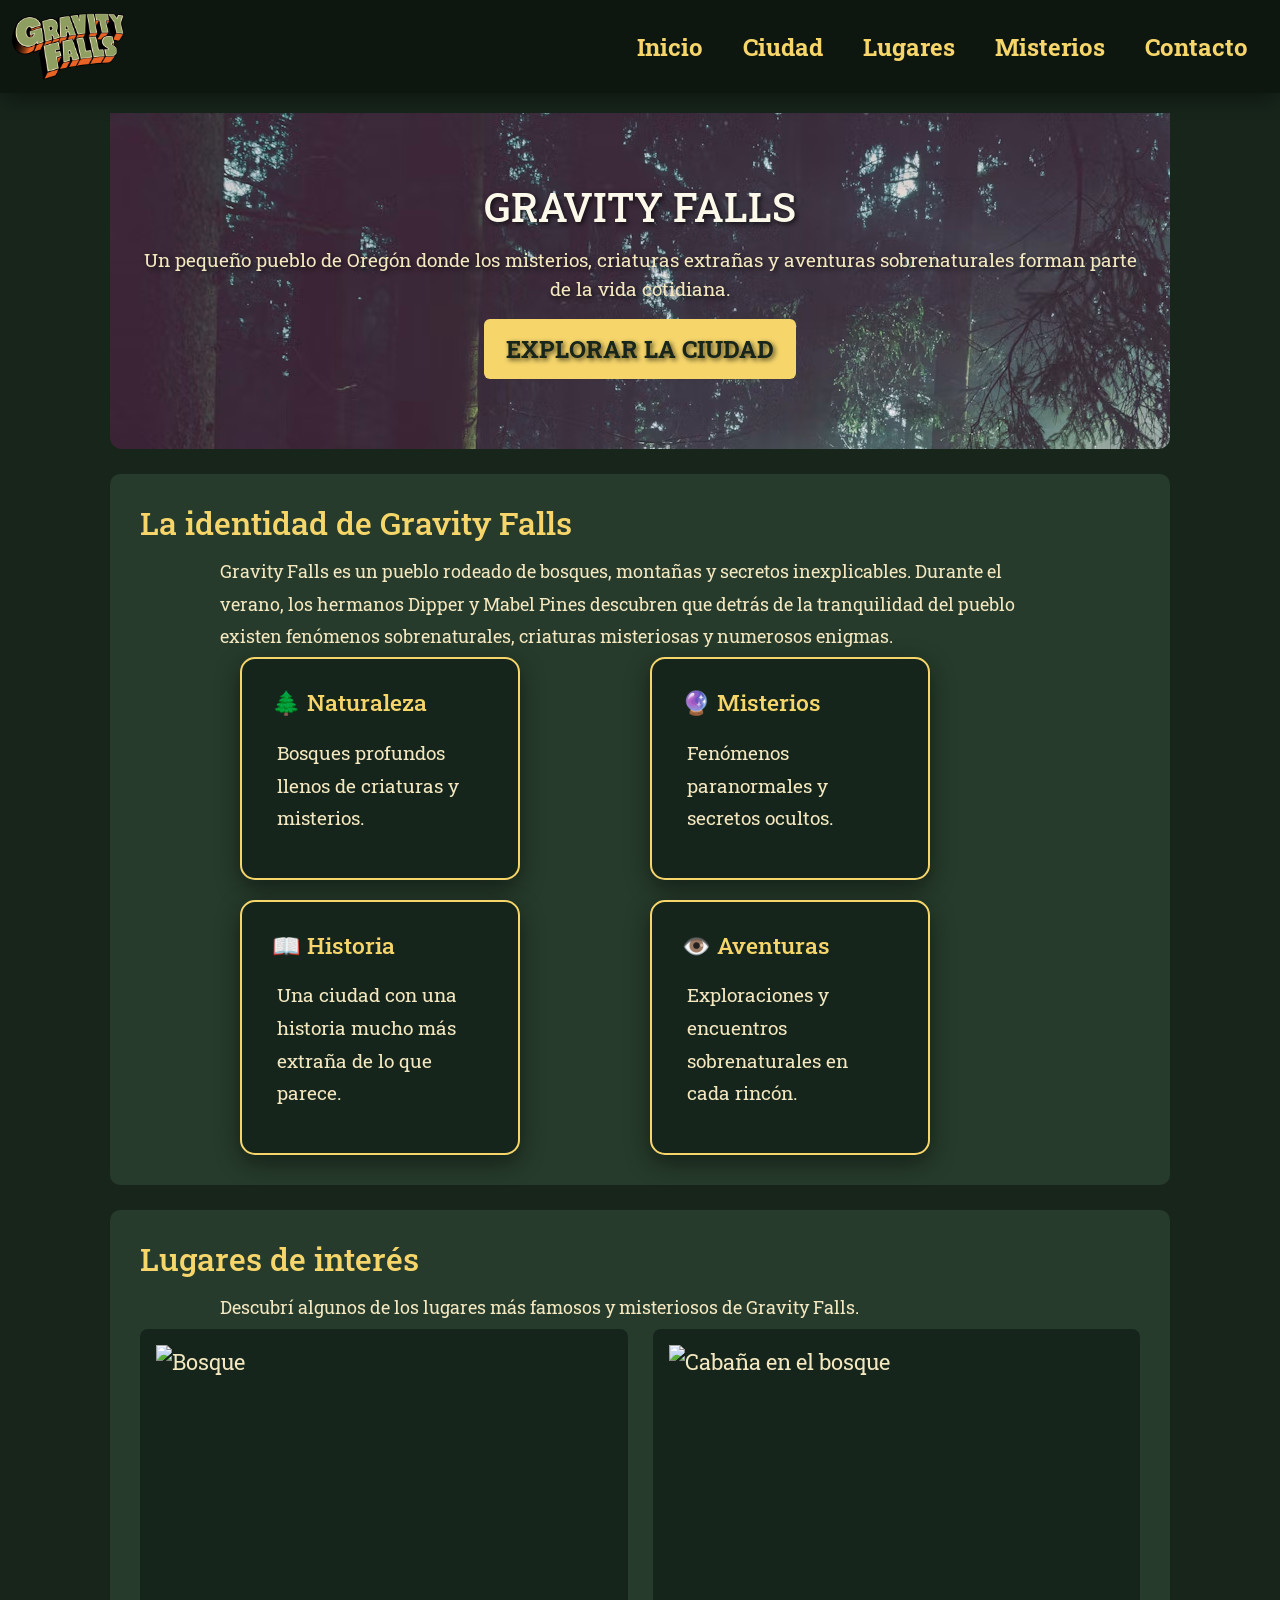
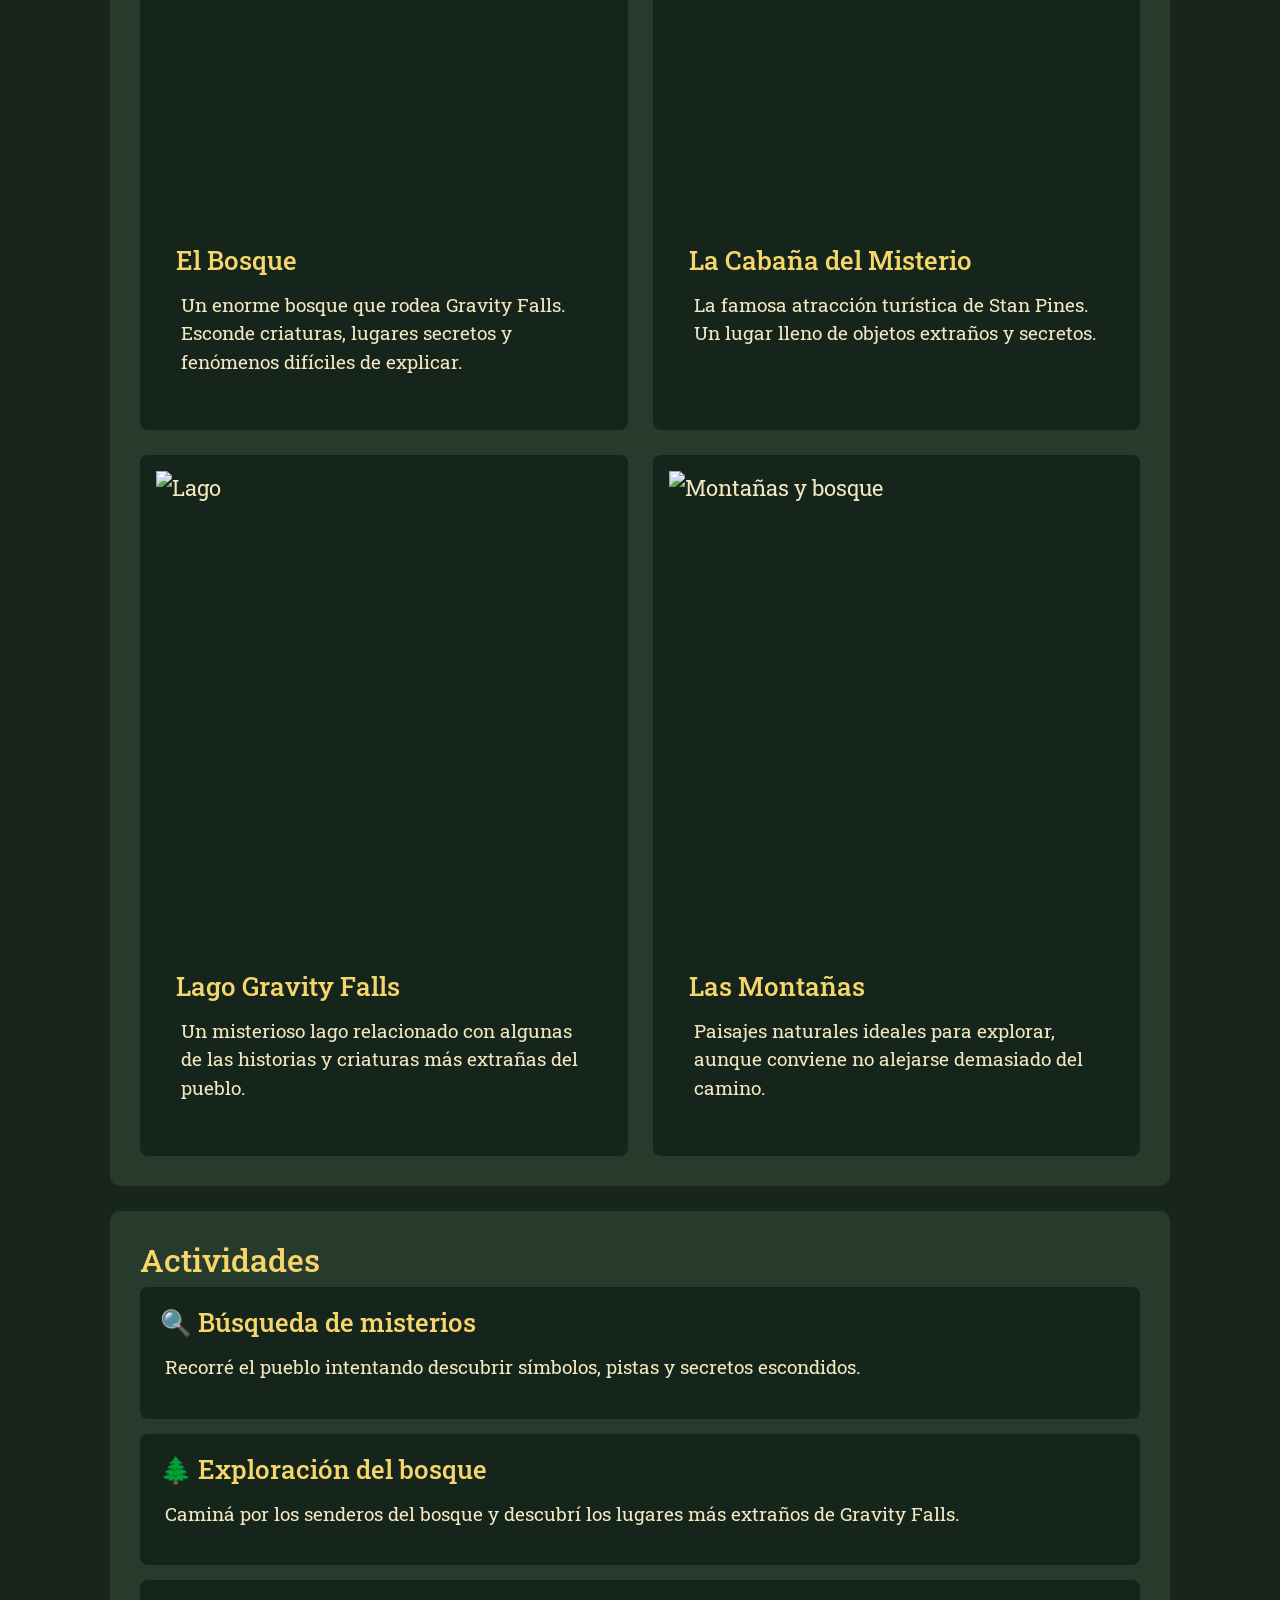
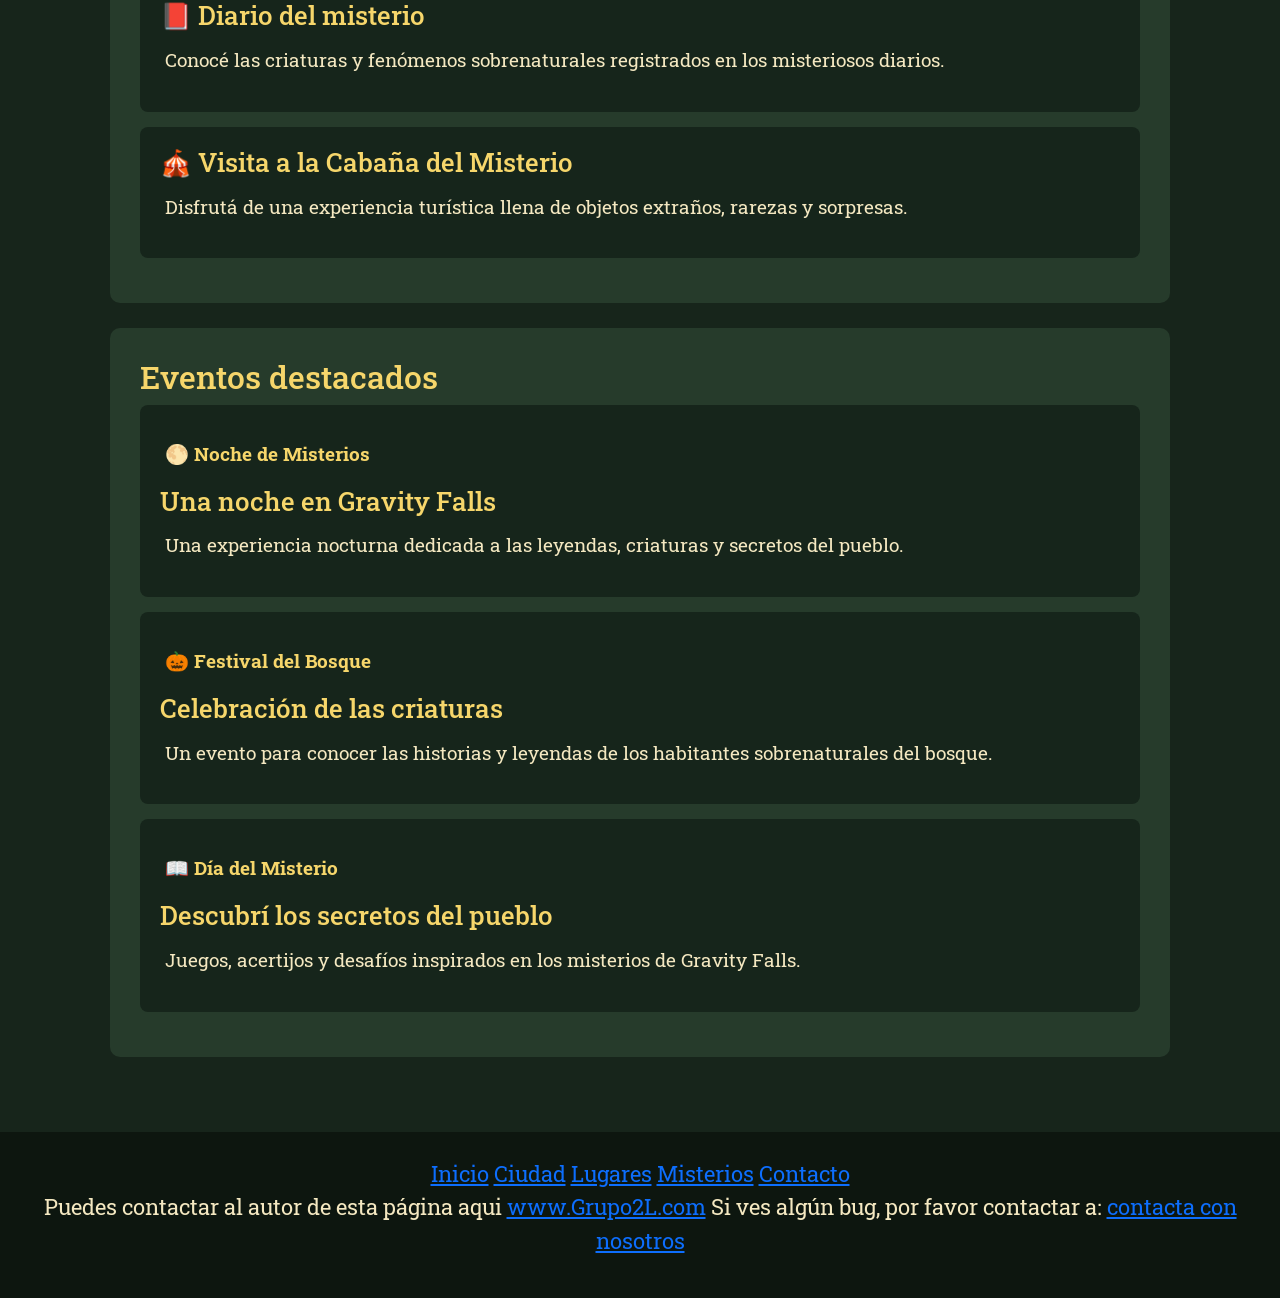
==== commit 11835495: "modifique el footer" ====
--- a/index.html
+++ b/index.html
@@ -238,20 +238,40 @@
     </main>
 
     <!-- PIE DE PÁGINA -->
-    <footer>
-        <p>
-            <strong>
-                Gravity Falls
-            </strong>
-            — Una ciudad donde nada es lo que parece.
-        </p>
-        <p>
-            Proyecto web inspirado en la serie animada Gravity Falls.
-        </p>
-        <p>
-            © 2026 Oficina de Turismo de Gravity Falls
-        </p>      
-    </footer>
+    <footer class="footer">
+    <div class="footer-contenido">
+
+        <div class="redes-sociales">
+    <a href="https://www.facebook.com/GravityFallsOficial" aria-label="Facebook"><i class="bi bi-facebook"></i></a>
+
+    <a href="https://www.instagram.com/gravityfalls.oficial/" aria-label="Instagram"><i class="bi bi-instagram"></i></a>
+
+    <a href="https://x.com/GravityFallsCity" aria-label="Twitter"><i class="bi bi-twitter"></i></a>
+
+    <a href="https://www.google.com/search?q=Gravity+Falls" aria-label="Google"><i class="bi bi-google"></i></a>
+
+    <a href="https://www.youtube.com/@GravityFallsOficial" aria-label="YouTube"><i class="bi bi-youtube"></i></a>
+</div>
+
+        <div class="footer-menu">
+            <a href="index.html">Inicio</a>
+            <a href="ciudad.html">Ciudad</a>
+            <a href="lugares.html">Lugares</a>
+            <a href="misterios.html">Misterios</a>
+            <a href="contacto.html">Contacto</a>
+        </div>
+
+    </div>
+
+    <div class="footer-inferior">
+        <address>
+  Puedes contactar al autor de esta página aqui
+  <a href="http://www.Grupo2L.com/contact">www.Grupo2L.com</a>
+  Si ves algún bug, por favor contactar a:
+  <a href="mailto:dueñoweb@gmail.com">contacta con nosotros</a>
+</address>
+</div>
+</footer>
 
           <!-- Bootstrap JavaScript -->
     <script src="https://cdn.jsdelivr.net/npm/bootstrap@5.3.3/dist/js/bootstrap.bundle.min.js"></script>
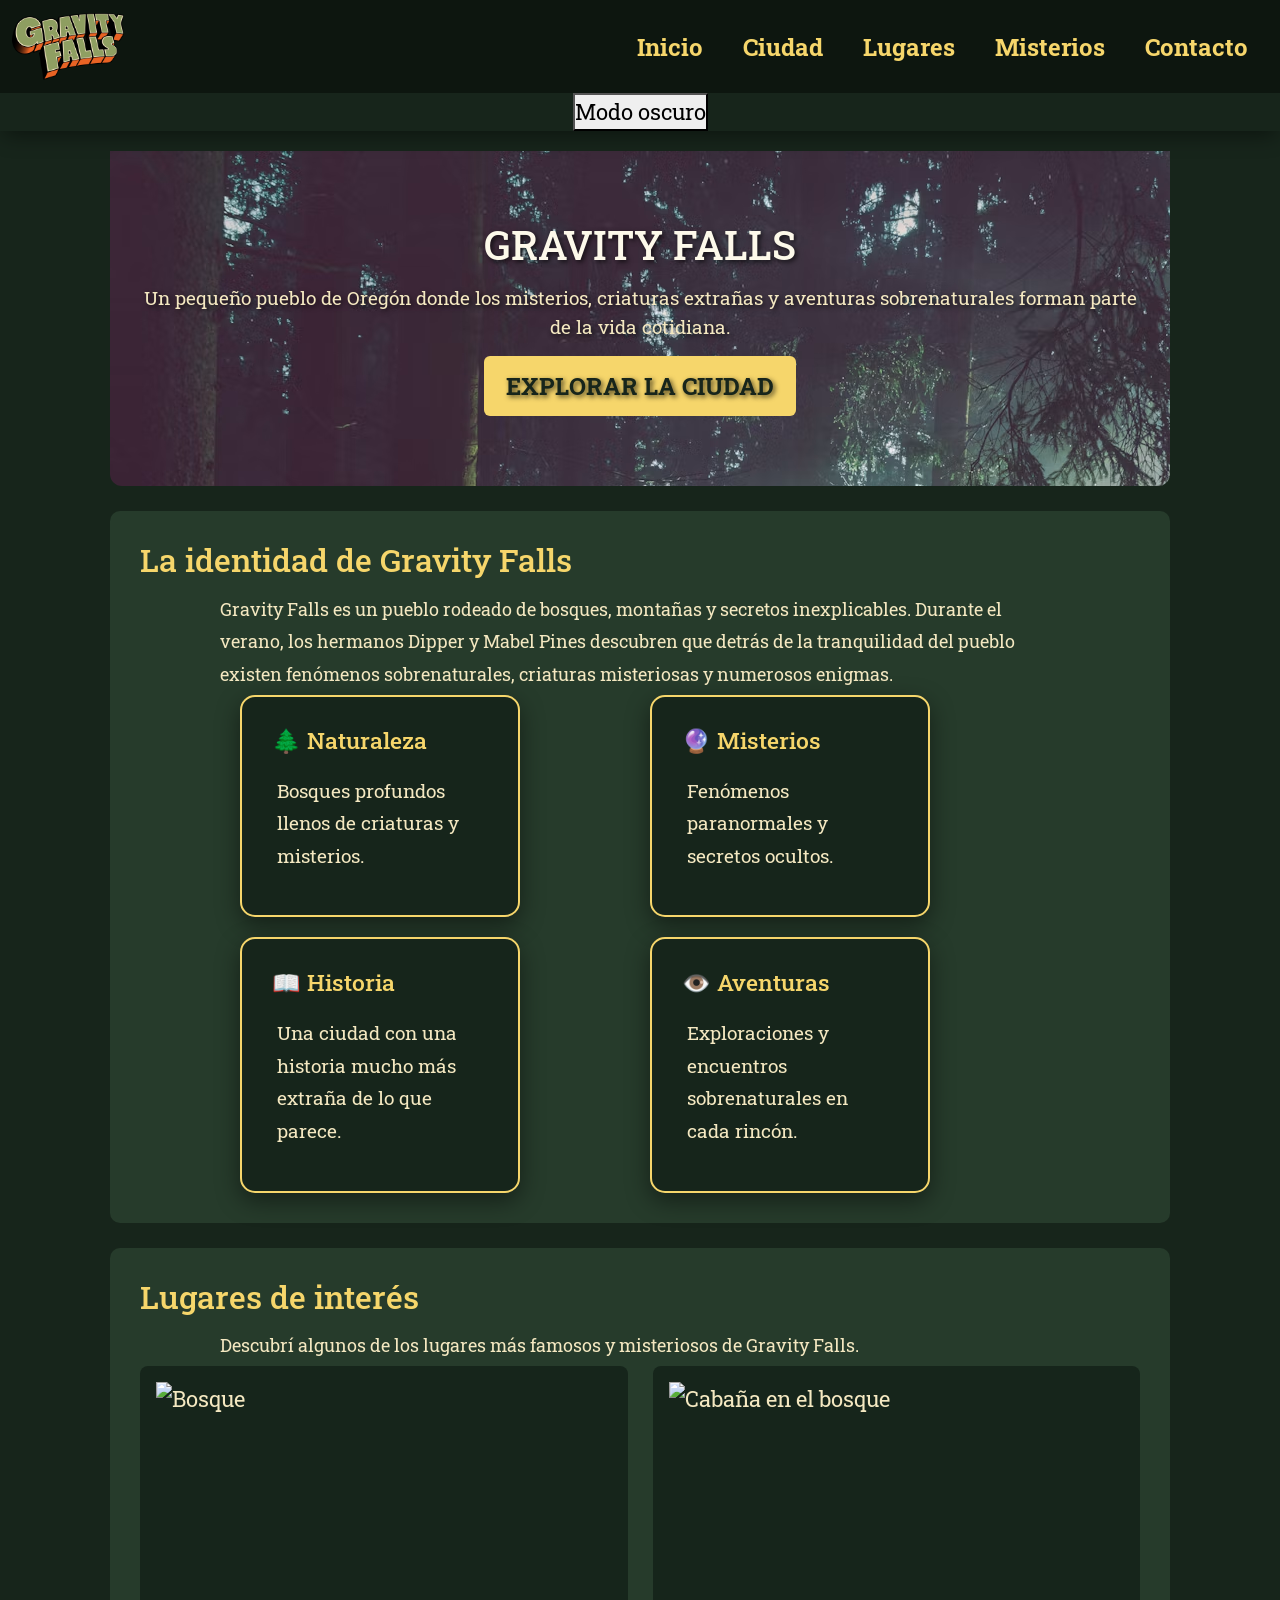
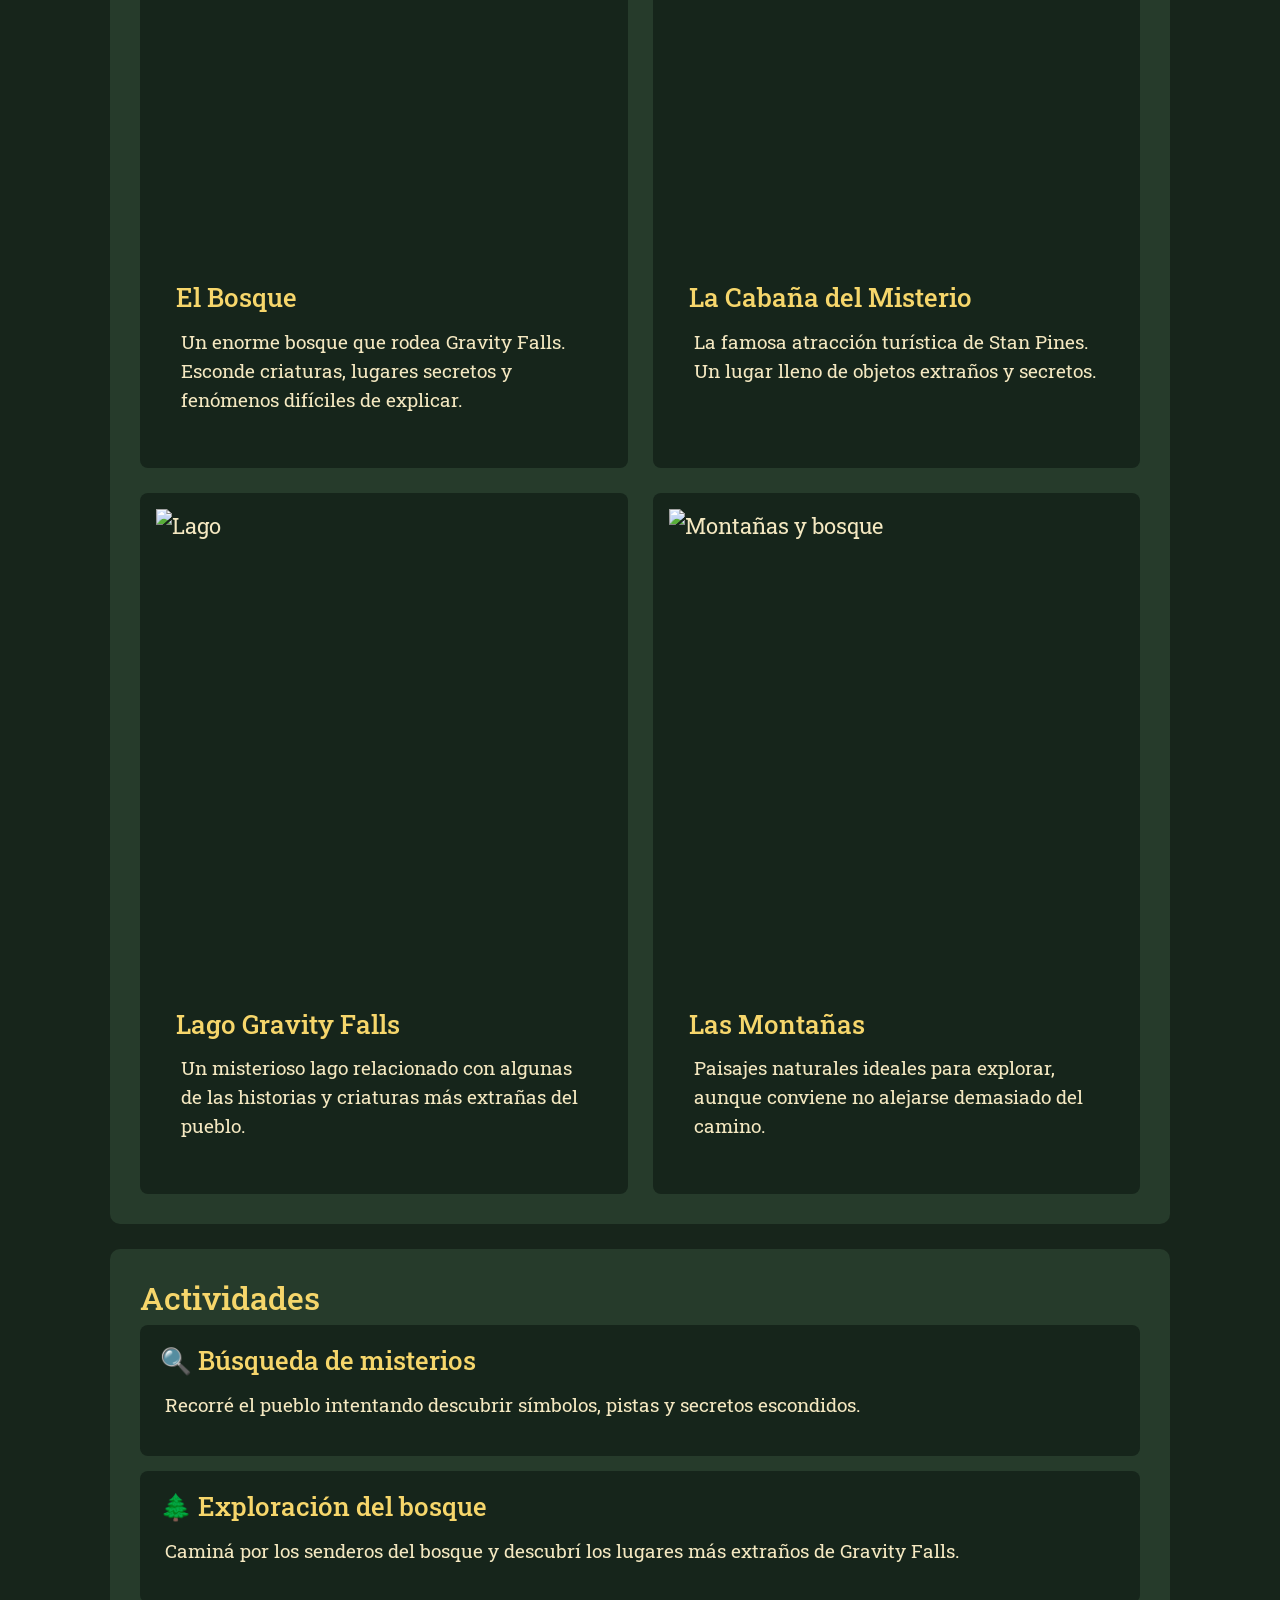
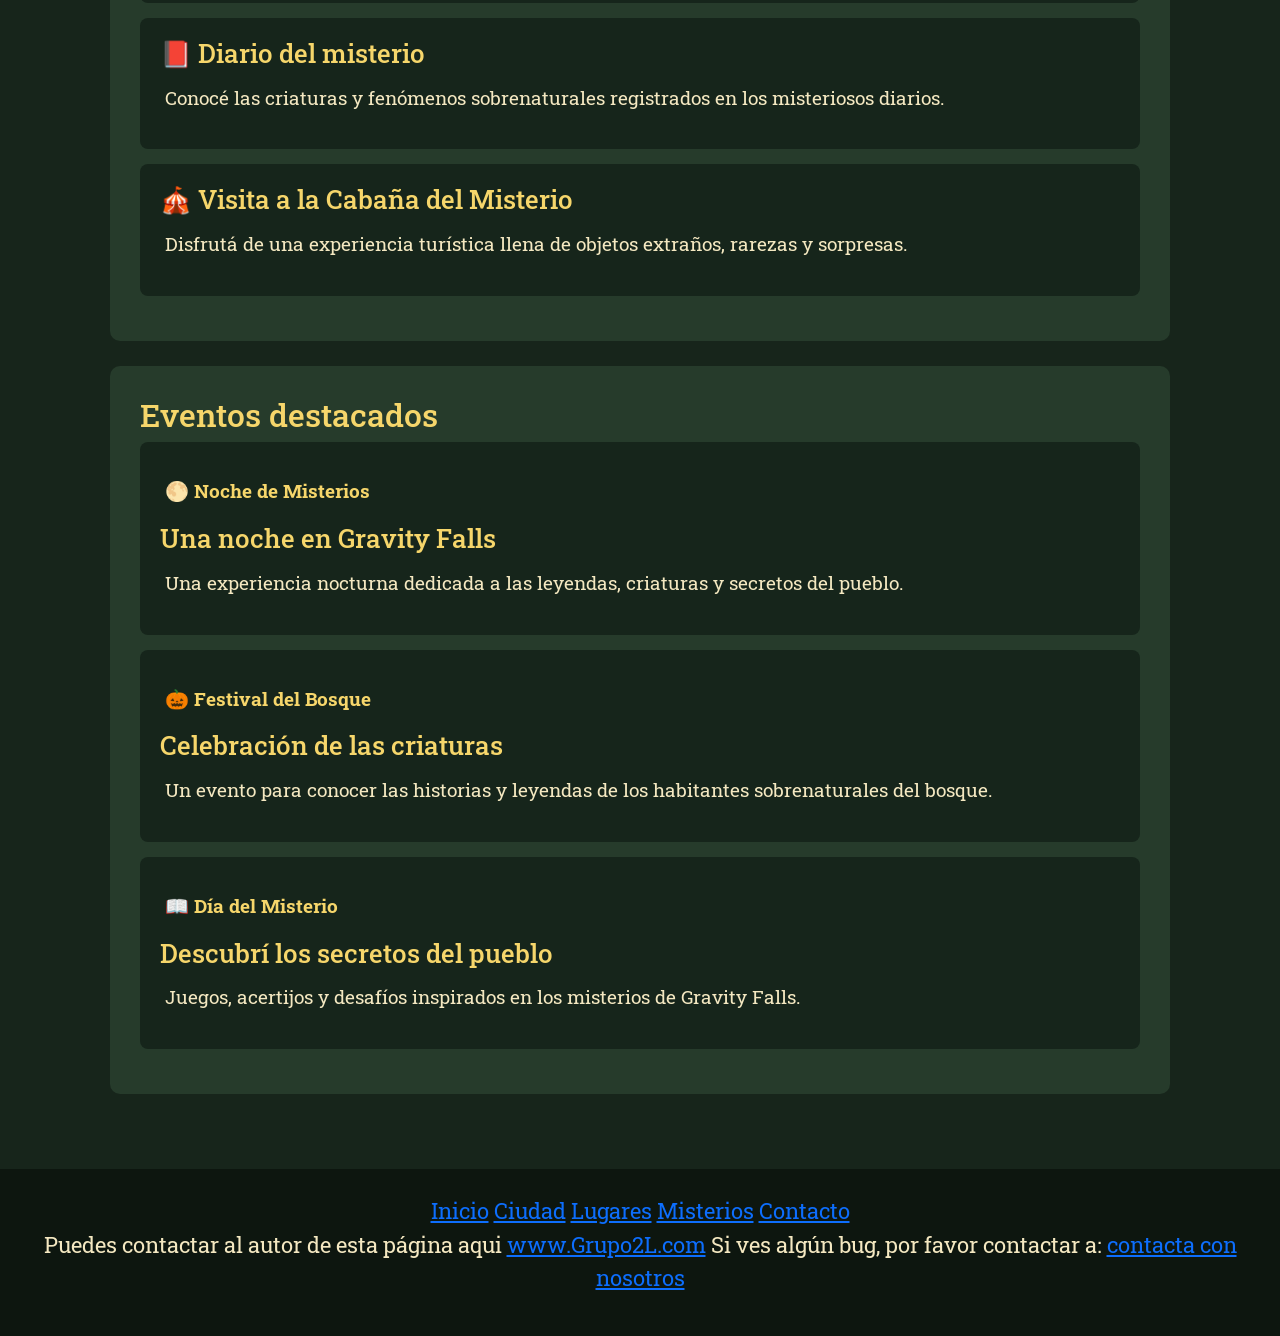
==== commit bc239e45: "agregue boton para modo oscuro" ====
--- a/index.html
+++ b/index.html
@@ -43,8 +43,13 @@
                     </div>
                 </div>
             </div>
-        </nav>
-    </header>
+    </nav>
+
+    <div class="contenedor-modo">
+        <button id="modoOscuro" type="button">Modo oscuro</button>
+    </div>
+
+  </header>
     <main>
         <!-- INICIO -->
         <div id="inicio">
